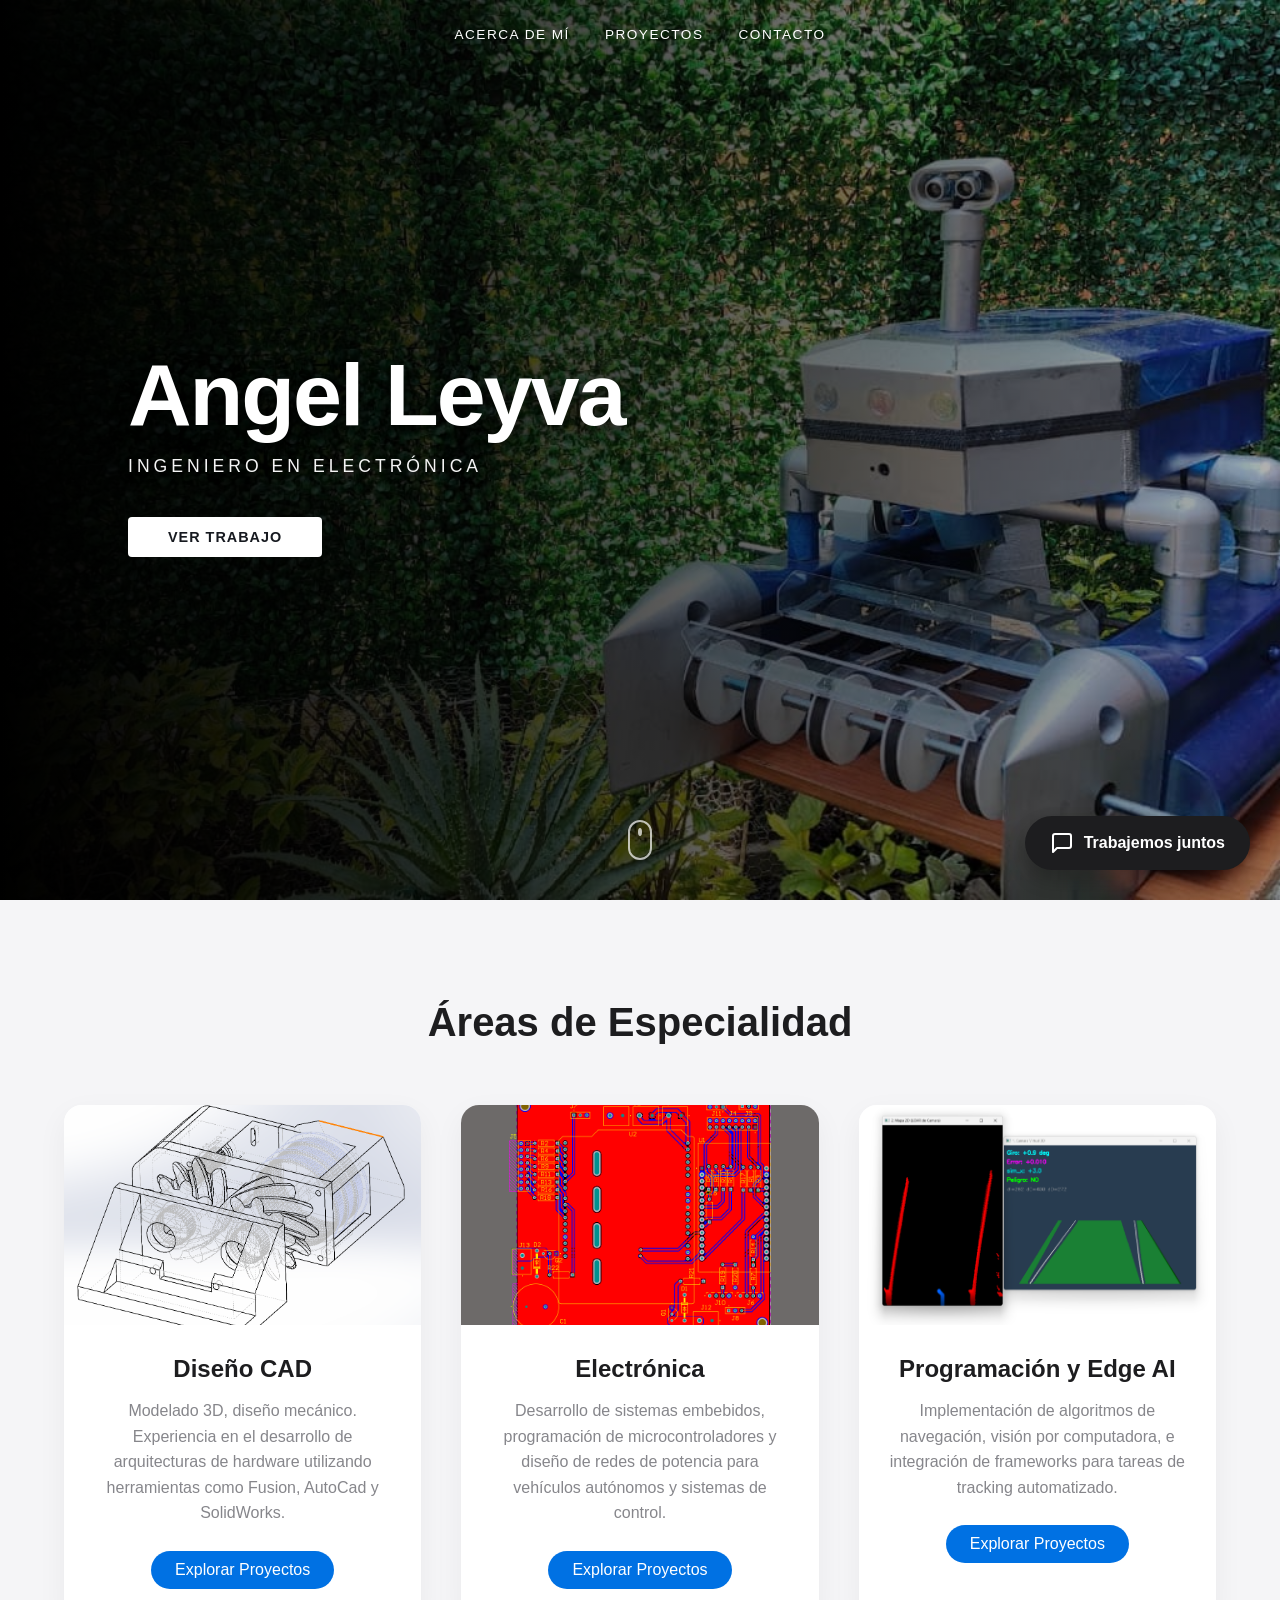
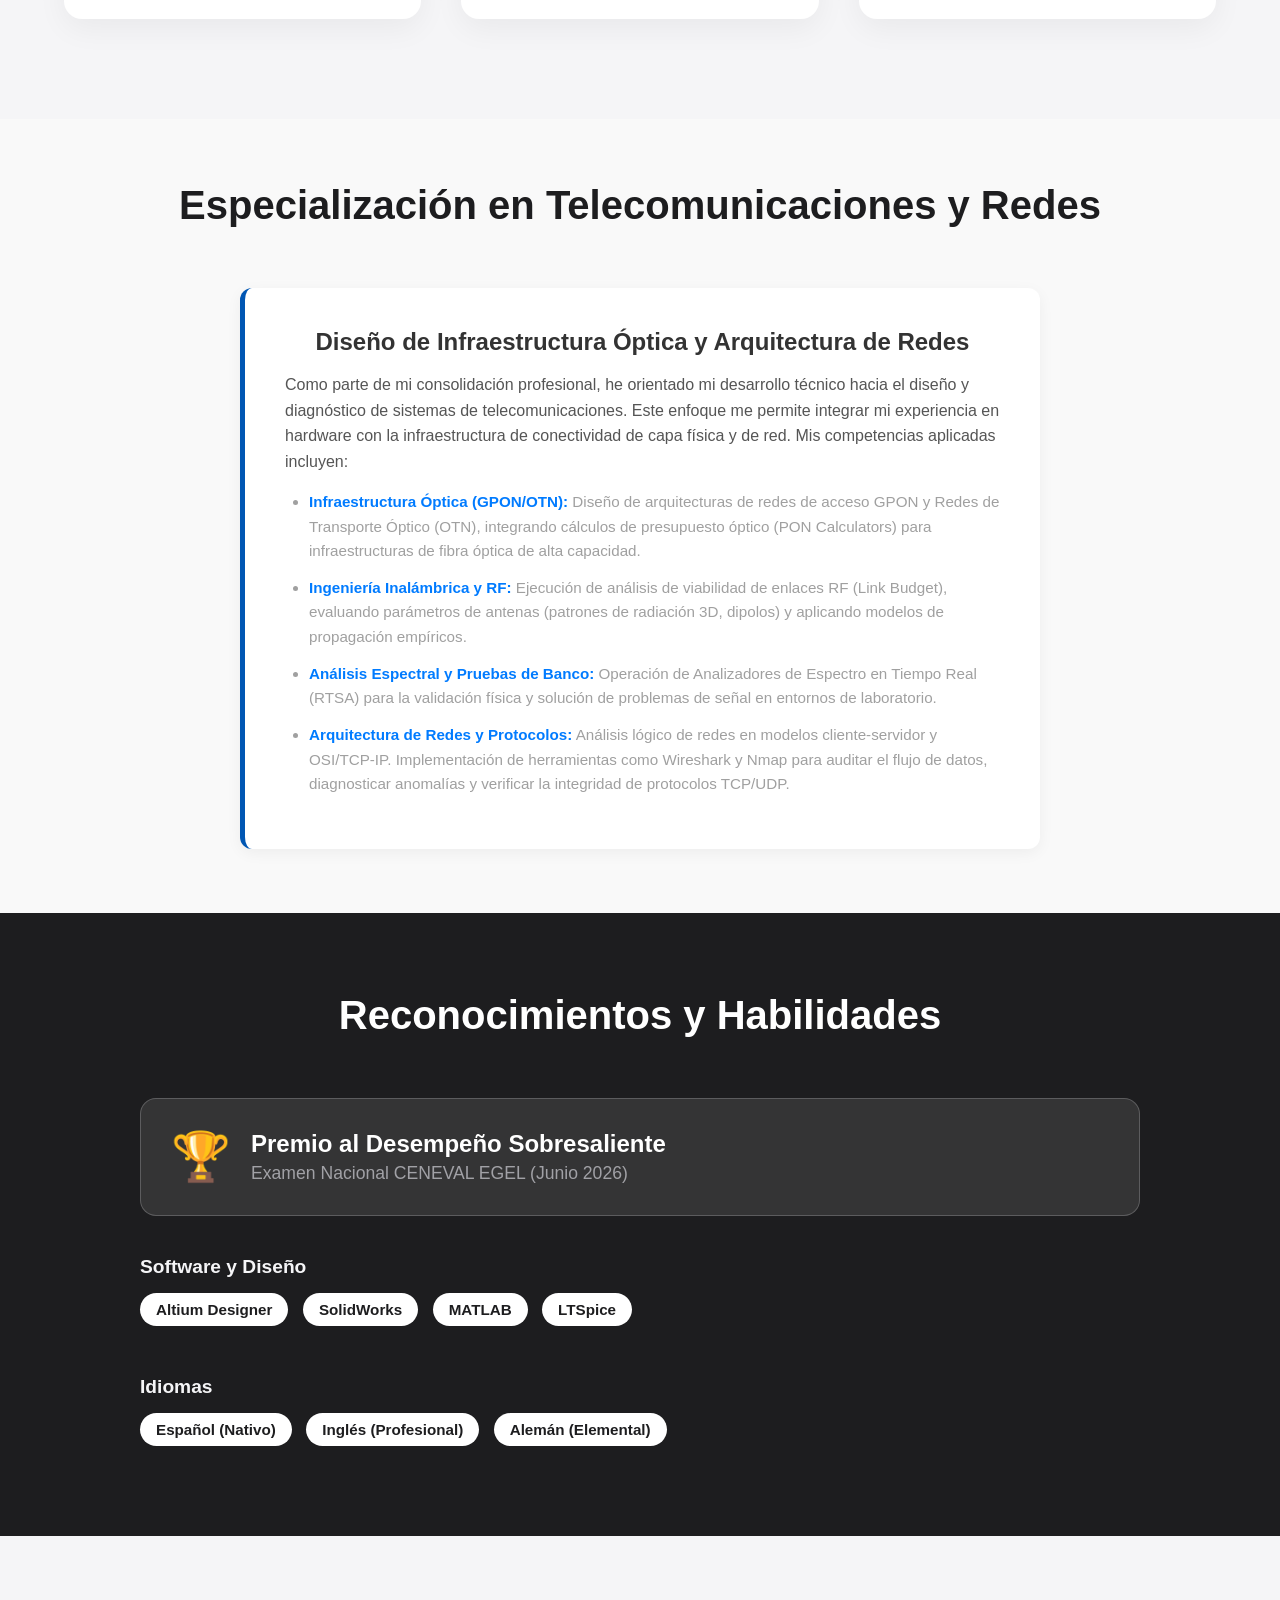
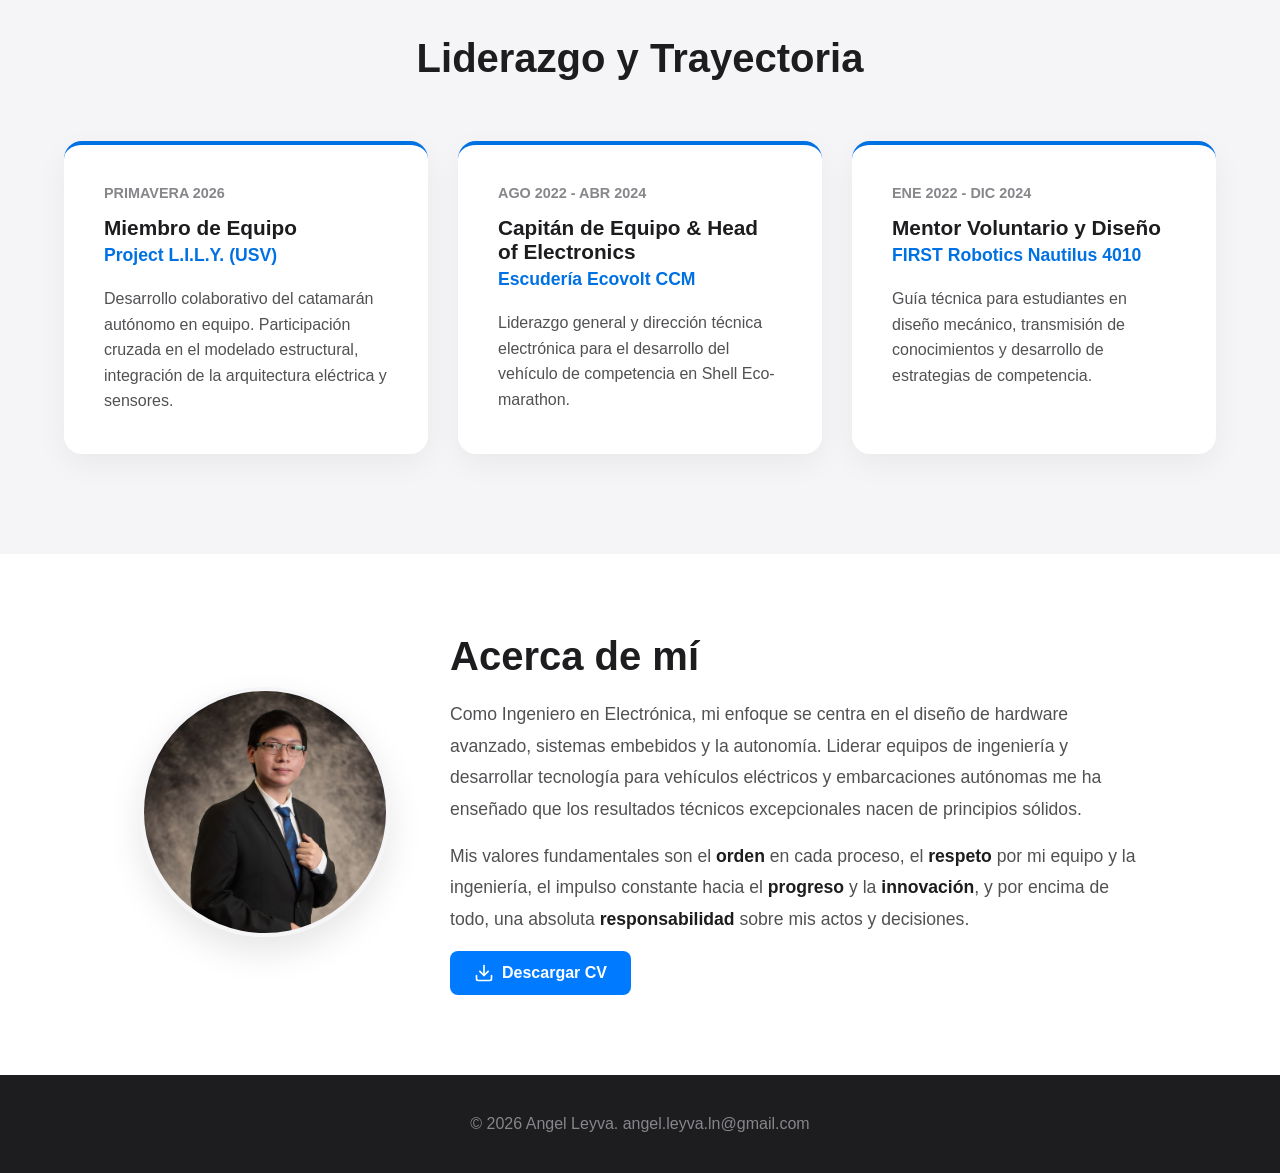
==== index.html @ 9bf038b3 "Update index.html" ====
<!DOCTYPE html>
<html lang="es">
<head>
    <meta charset="UTF-8">
    <meta name="viewport" content="width=device-width, initial-scale=1.0">
    <title>Angel Leyva | Portafolio</title>
    <link rel="stylesheet" href="style.css">
</head>
<body>
    <!-- BARRA DE NAVEGACIÓN -->
    <nav class="navbar">
        <div class="logo"></div>
        <ul class="nav-links">
            <!-- Enlaces corregidos para coincidir con los IDs de tus secciones -->
            <li><a href="#sobre-mi">Acerca de mí</a></li>
            <li><a href="#portafolio">Proyectos</a></li>
            <!-- Como no hay sección de contacto, enlazamos directo a tu correo -->
            <li><a href="mailto:angel.leyva.ln@gmail.com">Contacto</a></li> 
        </ul>
    </nav>

    <!-- SECCIÓN PRINCIPAL (PORTADA ÚNICA) -->
    <header class="hero-section">
        <div class="hero-content">
            <h1>Angel Leyva</h1>
            <p class="subtitle">Ingeniero en Electrónica</p>
            <!-- Enlace corregido para ir al portafolio -->
            <a href="#portafolio" class="btn-solido">Ver Trabajo</a>
        </div>
        
        <!-- INDICADOR DE SCROLL -->
        <div class="scroll-indicator">
            <span></span>
        </div>
    </header>

    <!-- Sección de Portafolio -->
    <section id="portafolio" class="portfolio-section">
        <h2 class="section-title">Áreas de Especialidad</h2>
        
        <div class="grid-container">
            <!-- Tarjeta CAD -->
            <div class="card">
                <div class="card-image" id="img-cad"></div>
                <div class="card-content">
                    <h3>Diseño CAD</h3>
                    <p>Modelado 3D, diseño mecánico. Experiencia en el desarrollo de arquitecturas de hardware utilizando herramientas como Fusion, AutoCad y SolidWorks.</p>
                    <a href="cad.html" class="btn-outline">Explorar Proyectos</a>
                </div>
            </div>

            <!-- Tarjeta Electrónica -->
            <div class="card">
                <div class="card-image" id="img-electronica"></div>
                <div class="card-content">
                    <h3>Electrónica</h3>
                    <p>Desarrollo de sistemas embebidos, programación de microcontroladores y diseño de redes de potencia para vehículos autónomos y sistemas de control.</p>
                    <a href="electronica.html" class="btn-outline">Explorar Proyectos</a>
                </div>
            </div>

            <!-- Tarjeta Programación -->
            <div class="card">
                <div class="card-image" id="img-programacion"></div>
                <div class="card-content">
                    <h3>Programación y Edge AI</h3>
                    <p>Implementación de algoritmos de navegación, visión por computadora, e integración de frameworks para tareas de tracking automatizado.</p>
                    <a href="programacion.html" class="btn-outline">Explorar Proyectos</a>
                </div>
            </div>
        </div>
    </section>
    <!-- Sección Actualmente Aprendiendo -->
    <section class="learning-section">
        <h2 class="section-title">Especialización en Telecomunicaciones y Redes</h2>
        
        <div class="learning-container">
            <div class="learning-content">
                <h3>Diseño de Infraestructura Óptica y Arquitectura de Redes</h3>
                <p>
                    Como parte de mi consolidación profesional, he orientado mi desarrollo técnico hacia el diseño y diagnóstico de sistemas de telecomunicaciones. Este enfoque me permite integrar mi experiencia en hardware con la infraestructura de conectividad de capa física y de red. Mis competencias aplicadas incluyen:
                </p>
                <ul class="telecom-list">
                    <li><strong>Infraestructura Óptica (GPON/OTN):</strong> Diseño de arquitecturas de redes de acceso GPON y Redes de Transporte Óptico (OTN), integrando cálculos de presupuesto óptico (PON Calculators) para infraestructuras de fibra óptica de alta capacidad.</li>
                    <li><strong>Ingeniería Inalámbrica y RF:</strong> Ejecución de análisis de viabilidad de enlaces RF (Link Budget), evaluando parámetros de antenas (patrones de radiación 3D, dipolos) y aplicando modelos de propagación empíricos.</li>
                    <li><strong>Análisis Espectral y Pruebas de Banco:</strong> Operación de Analizadores de Espectro en Tiempo Real (RTSA) para la validación física y solución de problemas de señal en entornos de laboratorio.</li>
                    <li><strong>Arquitectura de Redes y Protocolos:</strong> Análisis lógico de redes en modelos cliente-servidor y OSI/TCP-IP. Implementación de herramientas como Wireshark y Nmap para auditar el flujo de datos, diagnosticar anomalías y verificar la integridad de protocolos TCP/UDP.</li>
                </ul>
            </div>
        </div>
    </section>
    <!-- Sección Reconocimientos y Herramientas -->
    <section class="credentials-section">
        <h2 class="section-title">Reconocimientos y Habilidades</h2>
        
        <div class="credentials-container">
            <!-- Reconocimiento Principal -->
            <div class="award-banner">
                <span class="award-icon">🏆</span>
                <div>
                    <h3>Premio al Desempeño Sobresaliente</h3>
                    <p>Examen Nacional CENEVAL EGEL (Junio 2026)</p>
                </div>
            </div>

            <!-- Etiquetas de Software e Idiomas -->
            <div class="tags-grid">
                <div class="tag-group">
                    <h4>Software y Diseño</h4>
                    <span class="tag">Altium Designer</span>
                    <span class="tag">SolidWorks</span>
                    <span class="tag">MATLAB</span>
                    <span class="tag">LTSpice</span>
                </div>
                
                <div class="tag-group">
                    <h4>Idiomas</h4>
                    <span class="tag">Español (Nativo)</span>
                    <span class="tag">Inglés (Profesional)</span>
                    <span class="tag">Alemán (Elemental)</span>
                </div>
            </div>
        </div>
    </section>

    <!-- Sección de Liderazgo -->
    <section class="leadership-section">
        <h2 class="section-title">Liderazgo y Trayectoria</h2>
        
        <div class="leadership-grid">
           <div class="leadership-card">
                <span class="date">Primavera 2026</span>
                <!-- Un título que refleja tu rol real -->
                <h3>Miembro de Equipo</h3>
                <h4>Project L.I.L.Y. (USV)</h4>
                <!-- Una descripción honesta sobre el trabajo en equipo multidisciplinario -->
                <p>Desarrollo colaborativo del catamarán autónomo en equipo. Participación cruzada en el modelado estructural, integración de la arquitectura eléctrica y sensores.</p>
            </div>

            <div class="leadership-card">
                <span class="date">Ago 2022 - Abr 2024</span>
                <h3>Capitán de Equipo & Head of Electronics</h3>
                <h4>Escudería Ecovolt CCM</h4>
                <p>Liderazgo general y dirección técnica electrónica para el desarrollo del vehículo de competencia en Shell Eco-marathon.</p>
            </div>

            <div class="leadership-card">
                <span class="date">Ene 2022 - Dic 2024</span>
                <h3>Mentor Voluntario y Diseño</h3>
                <h4>FIRST Robotics Nautilus 4010</h4>
                <p>Guía técnica para estudiantes en diseño mecánico, transmisión de conocimientos y desarrollo de estrategias de competencia.</p>
            </div>
        </div>
    </section>
    
    <!-- Sección Sobre Mí -->
    <section id="sobre-mi" class="about-section">
        <div class="about-container">
            <div class="about-image-container">
                <!-- Nombra tu foto de perfil como perfil.jpg y ponla en la carpeta -->
                <img src="perfil.jpeg" alt="Angel Leyva" class="profile-pic">
            </div>
            <div class="about-text">
                <h2>Acerca de mí</h2>
                <p>
                    Como Ingeniero en Electrónica, mi enfoque se centra en el diseño de hardware avanzado, sistemas embebidos y la autonomía. Liderar equipos de ingeniería y desarrollar tecnología para vehículos eléctricos y embarcaciones autónomas me ha enseñado que los resultados técnicos excepcionales nacen de principios sólidos. 
                </p>
                <p>
                    Mis valores fundamentales son el <strong>orden</strong> en cada proceso, el <strong>respeto</strong> por mi equipo y la ingeniería, el impulso constante hacia el <strong>progreso</strong> y la <strong>innovación</strong>, y por encima de todo, una absoluta <strong>responsabilidad</strong> sobre mis actos y decisiones.
                </p>
                <!-- Botón de Descarga de CV -->
                <a href="Angel_Leyva_Electrical_Engineer.pdf" download="Angel_Leyva_CV.pdf" class="btn-cv">
                    <svg xmlns="http://www.w3.org/2000/svg" width="20" height="20" viewBox="0 0 24 24" fill="none" stroke="currentColor" stroke-width="2" stroke-linecap="round" stroke-linejoin="round">
                        <path d="M21 15v4a2 2 0 0 1-2 2H5a2 2 0 0 1-2-2v-4"></path>
                        <polyline points="7 10 12 15 17 10"></polyline>
                        <line x1="12" y1="15" x2="12" y2="3"></line>
                    </svg>
                    Descargar CV
                </a>
            </div>
        </div>
    </section>

    <!-- Botón Flotante de Contacto -->
    <a href="mailto:angel.leyva.ln@gmail.com" class="floating-btn">
        <svg xmlns="http://www.w3.org/2000/svg" width="24" height="24" viewBox="0 0 24 24" fill="none" stroke="currentColor" stroke-width="2" stroke-linecap="round" stroke-linejoin="round"><path d="M21 15a2 2 0 0 1-2 2H7l-4 4V5a2 2 0 0 1 2-2h14a2 2 0 0 1 2 2z"></path></svg>
        Trabajemos juntos
    </a>
    <footer>
        <p>© 2026 Angel Leyva. angel.leyva.ln@gmail.com </p>
    </footer>

    <script src="script.js"></script>
</body>
</html>
---- style.css ----
/* Reseteo básico y tipografía limpia */
* {
    margin: 0;
    padding: 0;
    box-sizing: border-box;
    font-family: -apple-system, BlinkMacSystemFont, "Segoe UI", Roboto, Helvetica, Arial, sans-serif;
}

html {
    scroll-behavior: smooth;
    background-color: #f5f5f7;
}

/* --- SECCIÓN HERO  --- */

.hero-section {
    position: relative; 
    height: 100vh;
    display: flex;
    justify-content: flex-start;
    align-items: center;
    text-align: left;
    padding-left: 10%;
    padding-right: 0;
    overflow: hidden;
    
    background-image: url('fondo-competencia.jpg'); 
    background-size: cover;
    background-position: center;
    z-index: 1; 
}

/* --- CAPA 1.5: Imagen Secundaria (Foto 2) con Animación --- */
.hero-section::before {
    content: "";
    position: absolute;
    top: 0; 
    left: 0; 
    width: 100%; 
    height: 100%;
    
    background-image: url('fondo2.jpeg'); 
    background-size: cover;
    background-position: center;
    
    z-index: -2; 
    
    animation: crossfade 10s ease-in-out infinite;
}

/* --- CAPA 2: Degradado Oscuro (Mantiene el texto legible) --- */
.hero-section::after {
    content: "";
    position: absolute;
    top: 0; 
    left: 0; 
    width: 100%; 
    height: 100%;
    /* Degradado de izquierda a derecha */
    background: linear-gradient(to right, rgba(0, 0, 0, 1) 0%, rgba(0, 0, 0, 0.7) 45%, rgba(0, 0, 0, 0.3) 100%);
    z-index: -1; 
}

/* --- INSTRUCCIONES DE LA ANIMACIÓN --- */
@keyframes crossfade {
    0%   { opacity: 0; }  /* Inicia mostrando solo la Foto 1 */
    40%  { opacity: 0; }  /* Se mantiene la Foto 1 durante 4 segundos */
    50%  { opacity: 1; }  /* Transición suave: Aparece la Foto 2 */
    90%  { opacity: 1; }  /* Se mantiene la Foto 2 durante 4 segundos */
    100% { opacity: 0; }  /* Transición suave: Regresa a la Foto 1 */
}
/* --- CAPA 3- */
.hero-content {
    position: relative;
    z-index: 1; 
    max-width: 650px; 
}

.hero-content h1 {
    font-size: 5.5rem; 
    font-weight: 800;
    letter-spacing: -2px;
    color: white;
    margin-bottom: 5px;
    text-shadow: 0px 4px 20px rgba(0, 0, 0, 0.9); 
}

.hero-content .subtitle {
    display: block; /* Asegura que tome su propia línea */
    text-transform: uppercase;
    letter-spacing: 4px;
    font-size: 1.1rem;
    color: #f4f4f4;
    font-weight: 500;
    text-shadow: 0px 2px 10px rgba(0, 0, 0, 0.9);
    margin-bottom: 40px;
}

/* El botón se mantendrá blanco sólido, alineado a la izquierda bajo el texto */

.hero-content p {
    font-size: 1.5rem;
    color: #e0e0e0;
    font-weight: 300;
    letter-spacing: 2px;
    margin-bottom: 40px;
}

.btn-scroll {
    display: inline-block;
    padding: 12px 30px;
    border: 2px solid white;
    color: white;
    text-decoration: none;
    font-size: 1rem;
    border-radius: 30px;
    transition: all 0.3s ease;
    text-transform: uppercase;
    letter-spacing: 1px;
}

.btn-scroll:hover {
    background-color: white;
    color: black;
}

/* --- SECCIÓN DE PORTAFOLIO --- */
.portfolio-section {
    padding: 100px 5%;
    max-width: 1400px;
    margin: 0 auto;
}

.section-title {
    text-align: center;
    font-size: 2.5rem;
    margin-bottom: 60px;
    color: #1d1d1f;
}

/* Cuadrícula de las 3 áreas */
.grid-container {
    display: grid;
    grid-template-columns: repeat(auto-fit, minmax(320px, 1fr));
    gap: 40px;
}

.card {
    background: white;
    border-radius: 18px;
    overflow: hidden;
    box-shadow: 0 10px 30px rgba(0,0,0,0.05);
    transition: transform 0.4s ease, box-shadow 0.4s ease;
}

.card:hover {
    transform: translateY(-10px);
    box-shadow: 0 20px 40px rgba(0,0,0,0.1);
}

.card-image {
    height: 220px;
    background-color: #e5e5ea;
    background-size: cover;
    background-position: center;
}


#img-cad { background-image: url('foto-cad.png'); }
#img-electronica { background-image: url('foto-electronica.png'); }
#img-programacion { background-image: url('foto-codigo.png'); }

.card-content {
    padding: 30px;
    text-align: center;
}

.card-content h3 {
    font-size: 1.5rem;
    margin-bottom: 15px;
    color: #1d1d1f;
}

.card-content p {
    font-size: 1rem;
    color: #86868b;
    line-height: 1.6;
    margin-bottom: 25px;
}

.btn-outline {
    display: inline-block;
    padding: 10px 24px;
    background-color: #0071e3; 
    color: white;
    text-decoration: none;
    border-radius: 20px;
    font-weight: 500;
    transition: background-color 0.3s;
}

.btn-outline:hover {
    background-color: #0077ed;
}

footer {
    text-align: center;
    padding: 40px;
    background-color: #1d1d1f;
    color: #86868b;
}

/* Animaciones de entrada */
.fade-in-text {
    opacity: 0;
    transform: translateY(30px);
    transition: opacity 1s ease, transform 1s ease;
}

.fade-in-text.visible {
    opacity: 1;
    transform: translateY(0);
}

/* --- SECCIÓN SOBRE MÍ --- */
.about-section {
    padding: 80px 5%;
    background-color: white; /* Contraste limpio con el fondo gris de la sección anterior */
}

.about-container {
    max-width: 1000px;
    margin: 0 auto;
    display: flex;
    align-items: center;
    gap: 60px;
}

.about-image-container {
    flex: 0 0 250px; /* Mantiene el tamaño del contenedor fijo */
}

.profile-pic {
    width: 250px;
    height: 250px;
    border-radius: 50%; /* Esto hace la foto perfectamente circular */
    object-fit: cover; /* Asegura que la foto no se deforme */
    box-shadow: 0 15px 35px rgba(0,0,0,0.1);
    border: 4px solid #f5f5f7;
}

.about-text {
    flex: 1;
}

.about-text h2 {
    font-size: 2.5rem;
    color: #1d1d1f;
    margin-bottom: 20px;
}

.about-text p {
    font-size: 1.1rem;
    color: #515154;
    line-height: 1.8;
    margin-bottom: 15px;
}

.about-text strong {
    color: #1d1d1f;
    font-weight: 600;
}

/* Responsividad para móviles: apila la foto y el texto si la pantalla es pequeña */
@media (max-width: 768px) {
    .about-container {
        flex-direction: column;
        text-align: center;
        gap: 30px;
    }
}

/* --- BOTÓN FLOTANTE (Call to Action constante) --- */
.floating-btn {
    position: fixed;
    bottom: 30px;
    right: 30px;
    background-color: #1d1d1f; /* Color oscuro estilo Apple */
    color: white;
    padding: 15px 25px;
    border-radius: 50px;
    text-decoration: none;
    font-weight: 600;
    font-size: 1rem;
    display: flex;
    align-items: center;
    gap: 10px;
    box-shadow: 0 10px 20px rgba(0,0,0,0.2);
    transition: transform 0.3s ease, background-color 0.3s ease;
    z-index: 1000; /* Asegura que siempre esté por encima de todo */
}

.floating-btn:hover {
    background-color: #0071e3; /* Cambia al azul característico al pasar el mouse */
    transform: translateY(-5px);
}
/* --- ESTILOS PARA LAS PÁGINAS DE PROYECTOS (CAD, Electrónica, etc.) --- */

.page-header {
    background-color: #1d1d1f;
    color: white;
    padding: 80px 5% 60px;
    text-align: center;
}

.page-header h1 {
    font-size: 3.5rem;
    margin-bottom: 10px;
    letter-spacing: -1px;
}

.page-header p {
    font-size: 1.2rem;
    color: #86868b;
    margin-bottom: 30px;
}

.btn-back {
    color: #0071e3;
    text-decoration: none;
    font-weight: 500;
    transition: color 0.3s;
}

.btn-back:hover {
    color: #5bc0de;
}

.projects-gallery {
    padding: 80px 5%;
    max-width: 1200px;
    margin: 0 auto;
}

.project-grid {
    display: flex;
    flex-direction: column;
    gap: 60px; /* Separación grande entre proyectos para que respiren */
}

.project-card {
    display: flex;
    background: white;
    border-radius: 20px;
    overflow: hidden;
    box-shadow: 0 15px 35px rgba(0,0,0,0.05);
    border: 1px solid #e5e5ea;
}

/* Intercalar la imagen izquierda/derecha para que no sea monótono */
.project-card:nth-child(even) {
    flex-direction: row-reverse;
}

.project-image {
    flex: 1;
    min-height: 350px;
    background-size: cover;
    background-position: center;
    background-color: #f5f5f7; /* Color de fondo por si no hay imagen */
}

.project-info {
    flex: 1;
    padding: 50px;
    display: flex;
    flex-direction: column;
    justify-content: center;
}

.project-info h2 {
    font-size: 2rem;
    color: #1d1d1f;
    margin-bottom: 5px;
}

.project-tag {
    display: inline-block;
    font-size: 0.9rem;
    color: #0071e3;
    font-weight: 600;
    text-transform: uppercase;
    letter-spacing: 1px;
    margin-bottom: 20px;
}

.project-info p {
    font-size: 1.1rem;
    color: #515154;
    line-height: 1.7;
}

/* Responsividad: En celulares, apilar imagen arriba y texto abajo */
@media (max-width: 900px) {
    .project-card, .project-card:nth-child(even) {
        flex-direction: column;
    }
    .project-image {
        min-height: 250px;
    }
    .project-info {
        padding: 30px;
    }
}

/* --- CREDENCIALES Y RECONOCIMIENTOS --- */
.credentials-section {
    padding: 80px 5%;
    background-color: #1d1d1f; /* Fondo oscuro para contrastar */
    color: white;
}

.credentials-section .section-title {
    color: white;
}

.credentials-container {
    max-width: 1000px;
    margin: 0 auto;
    display: flex;
    flex-direction: column;
    gap: 40px;
}

.award-banner {
    display: flex;
    align-items: center;
    gap: 20px;
    background: rgba(255, 255, 255, 0.1);
    padding: 30px;
    border-radius: 16px;
    border: 1px solid rgba(255, 255, 255, 0.2);
}

.award-icon {
    font-size: 3rem;
}

.award-banner h3 {
    font-size: 1.5rem;
    margin-bottom: 5px;
}

.award-banner p {
    color: #a1a1a6;
    font-size: 1.1rem;
}

.tags-grid {
    display: flex;
    justify-content: space-between;
    gap: 40px;
    flex-wrap: wrap;
}

.tag-group h4 {
    font-size: 1.2rem;
    margin-bottom: 15px;
    color: #f5f5f7;
}

.tag {
    display: inline-block;
    background: white;
    color: #1d1d1f;
    padding: 8px 16px;
    border-radius: 20px;
    font-size: 0.95rem;
    font-weight: 600;
    margin-right: 10px;
    margin-bottom: 10px;
}

/* --- LIDERAZGO Y TRAYECTORIA --- */
.leadership-section {
    padding: 100px 5%;
    background-color: #f5f5f7;
}

.leadership-grid {
    max-width: 1200px;
    margin: 0 auto;
    display: grid;
    grid-template-columns: repeat(auto-fit, minmax(300px, 1fr));
    gap: 30px;
}

.leadership-card {
    background: white;
    padding: 40px;
    border-radius: 18px;
    box-shadow: 0 10px 30px rgba(0,0,0,0.05);
    border-top: 4px solid #0071e3;
}

.leadership-card .date {
    display: block;
    color: #86868b;
    font-size: 0.9rem;
    font-weight: 600;
    text-transform: uppercase;
    margin-bottom: 15px;
}

.leadership-card h3 {
    font-size: 1.3rem;
    color: #1d1d1f;
    margin-bottom: 5px;
}

.leadership-card h4 {
    font-size: 1.1rem;
    color: #0071e3;
    margin-bottom: 20px;
}

.leadership-card p {
    color: #515154;
    line-height: 1.6;
}

/* --- BOTÓN CV --- */
/* Estilo para el botón de Descargar CV con enlace <a> */
.btn-cv {
    display: inline-flex;
    align-items: center;
    justify-content: center;
    gap: 8px; /* Espacio exacto entre el ícono SVG y el texto */
    background-color: #007BFF; 
    color: #ffffff;
    padding: 12px 24px;
    border-radius: 8px;
    font-weight: bold;
    font-size: 1rem;
    text-decoration: none; /* Magia: quita el subrayado por defecto de los enlaces */
    cursor: pointer;
    transition: all 0.3s ease;
    width: fit-content;
}

.btn-cv:hover {
    background-color: #0056b3; /* Un azul ligeramente más oscuro */
    color: #ffffff;
    transform: translateY(-2px); /* Se eleva un poquito al pasar el mouse */
    box-shadow: 0 4px 8px rgba(0, 123, 255, 0.3); /* Sombra suave */
}

/* Asegurar que el SVG mantenga sus proporciones y color */
.btn-cv svg {
    width: 20px;
    height: 20px;
    stroke: currentColor; /* Adquiere el color blanco del texto automáticamente */
}
/* --- BARRA DE NAVEGACIÓN CENTRADA (Estilo Tesla) --- */
.navbar {
    position: absolute;
    top: 0;
    width: 100%;
    display: grid;
    grid-template-columns: 1fr auto 1fr; /* Centra los links perfectamente */
    align-items: center;
    padding: 25px 50px;
    box-sizing: border-box;
    z-index: 10;
}

.navbar .logo {
    color: #ffffff;
    font-size: 1.2rem;
    font-weight: bold;
    letter-spacing: 2px;
    justify-self: start;
}

.nav-links {
    list-style: none;
    display: flex;
    gap: 35px;
    margin: 0;
    padding: 0;
    justify-self: center;
}

.navbar::after {
    content: '';
    justify-self: end; /* Mantiene la simetría visual */
}

.nav-links a {
    color: #ffffff;
    text-decoration: none;
    font-size: 0.85rem;
    text-transform: uppercase;
    letter-spacing: 1.5px;
    transition: opacity 0.3s ease;
}

.nav-links a:hover {
    opacity: 0.6;
}

/* --- TEXTOS DE LA PORTADA --- */
.hero-content h1 {
    font-size: 5.5rem; /* Más grande y pesado para contrastar con el motor */
    font-weight: 800;
    letter-spacing: -2px;
    color: white;
    margin-bottom: 10px;
    text-shadow: 0px 4px 20px rgba(0, 0, 0, 0.9); 
}

.hero-content .subtitle {
    text-transform: uppercase;
    letter-spacing: 4px;
    font-size: 1.1rem;
    color: #f4f4f4;
    font-weight: 500;
    text-shadow: 0px 2px 10px rgba(0, 0, 0, 0.9);
    margin-bottom: 40px;
}

/* --- BOTÓN PRINCIPAL SÓLIDO --- */
.btn-ghost {
    display: inline-block;
    padding: 12px 40px;
    background-color: rgba(255, 255, 255, 0.95); /* Blanco sólido */
    color: #171a20; /* Texto oscuro */
    text-decoration: none;
    border-radius: 4px;
    font-size: 0.9rem;
    font-weight: bold;
    text-transform: uppercase;
    letter-spacing: 1px;
    transition: all 0.3s ease;
    border: none;
}

.btn-ghost:hover {
    background-color: #ffffff;
    transform: scale(1.02);
}
.scroll-indicator {
    position: absolute;
    bottom: 40px;
    left: 50%;
    transform: translateX(-50%);
    display: flex;
    justify-content: center;
}

.scroll-indicator span {
    display: block;
    width: 24px;
    height: 40px;
    border: 2px solid #ffffff;
    border-radius: 50px;
    position: relative;
    opacity: 0.7;
}

.scroll-indicator span::before {
    content: '';
    position: absolute;
    top: 6px;
    left: 50%;
    transform: translateX(-50%);
    width: 4px;
    height: 8px;
    background-color: #ffffff;
    border-radius: 50%;
    animation: scroll-bounce 1.5s infinite;
}

/* La magia del movimiento */
@keyframes scroll-bounce {
    0% { top: 6px; opacity: 1; }
    100% { top: 20px; opacity: 0; }
}
/* --- NUEVO BOTÓN SÓLIDO --- */
.btn-solido {
    display: inline-block;
    padding: 12px 40px;
    background-color: #ffffff; /* Blanco completamente sólido */
    color: #171a20; /* Letra oscura para que resalte */
    text-decoration: none;
    border-radius: 4px; /* Bordes rectos estilo Tesla */
    font-size: 0.9rem;
    font-weight: bold;
    text-transform: uppercase;
    letter-spacing: 1px;
    transition: all 0.3s ease;
    border: none;
}

.btn-solido:hover {
    background-color: #e0e0e0;
    transform: scale(1.02);
}

/* =======================================================
   ESTILOS ESPECÍFICOS PARA TARJETAS */
.project-card.expandable {
    flex-direction: column; /* Apila el resumen arriba y los detalles abajo */
}

/* El contenedor del resumen hereda el diseño de lado a lado original */
.project-card.expandable .project-summary {
    display: flex;
    flex-direction: row;
    width: 100%;
}

/* Intercalar imagen izquierda/derecha como en el diseño original */
.project-card.expandable:nth-child(even) .project-summary {
    flex-direction: row-reverse;
}

/* --- EL BOTÓN EXPANDIR --- */
/* Estilo "Soft Button" ajustado al contenido */
.btn-expand {
    display: inline-flex;
    align-items: center;
    justify-content: center;
    background-color: #f0f7ff; /* Un fondo azul muy tenue y elegante */
    color: #007BFF; /* El texto en tu azul principal */
    border: none; 
    padding: 10px 24px;
    border-radius: 8px; /* Bordes un poco más suaves */
    font-weight: bold;
    font-size: 0.85rem;
    text-transform: uppercase;
    letter-spacing: 0.5px;
    cursor: pointer;
    margin-top: 15px;
    
    width: fit-content; 
    
    transition: all 0.3s ease;
}

/* Efecto Hover: Se vuelve completamente azul sólido al pasar el mouse */
.btn-expand:hover {
    background-color: #007BFF;
    color: #ffffff;
}

/* Animación de la flechita */
.btn-expand .arrow {
    margin-left: 8px;
    font-size: 0.8rem;
    transition: transform 0.3s ease;
}

.btn-expand:hover .arrow {
    transform: translateY(3px); 
}

/* --- EL ACORDEÓN OCULTO --- */
.project-details {
    max-height: 0; 
    overflow: hidden;
    transition: max-height 0.6s ease-out, opacity 0.4s ease;
    background-color: #fcfcfc;
    opacity: 0;
}

.project-card.expandable.active .project-details {
    max-height: 2000px; 
    border-top: 1px solid #e5e5ea;
    opacity: 1;
}

.details-content {
    padding: 40px 50px;
    display: flex;
    flex-direction: column;
    gap: 30px;
}

/* Estilos de los Bullet Points Técnicos */
.tech-specs h3 { font-size: 1.5rem; margin-bottom: 20px; color: #1d1d1f; }
.tech-specs ul { list-style-type: none; padding: 0; }
.tech-specs li { margin-bottom: 12px; font-size: 1.05rem; color: #515154; line-height: 1.6; }
.tech-specs li strong { color: #1d1d1f; }

/* Galería interna */
.mini-gallery {
    display: grid;
    grid-template-columns: repeat(auto-fit, minmax(200px, 1fr));
    gap: 20px;
    margin-top: 10px;
}

/* Responsividad para móviles del acordeón */
@media (max-width: 900px) {
    .project-card.expandable .project-summary, 
    .project-card.expandable:nth-child(even) .project-summary {
        flex-direction: column;
    }
    .details-content { padding: 30px 20px; }
}

/* Estilos para la sección Actualmente Aprendiendo */
.learning-section {
    padding: 4rem 10%;
    background-color: #f9f9f9; /* Un color de fondo sutil para separarlo del resto */
    text-align: center;
}

.learning-container {
    max-width: 800px;
    margin: 0 auto;
    background: #ffffff;
    padding: 2.5rem;
    border-radius: 12px;
    box-shadow: 0 4px 15px rgba(0, 0, 0, 0.05);
    border-left: 5px solid #0056b3; /* Un acento de color institucional */
}

.learning-content h3 {
    margin-bottom: 1rem;
    color: #333;
    font-size: 1.5rem;
}

.learning-content p {
    color: #555;
    line-height: 1.6;
    margin-bottom: 1rem;
    text-align: left; /* Alineado a la izquierda para mejor lectura */
}

.learning-content p:last-child {
    margin-bottom: 0;
}

/* Estilos para la lista de Telecomunicaciones */
.telecom-list {
    text-align: left;
    margin-top: 1rem;
    padding-left: 1.5rem;
    color: #a0a0a0; 
    line-height: 1.6;
}

.telecom-list li {
    margin-bottom: 0.8rem;
    font-size: 0.95rem; 
}

.telecom-list li strong {
    color: #007BFF; 
}
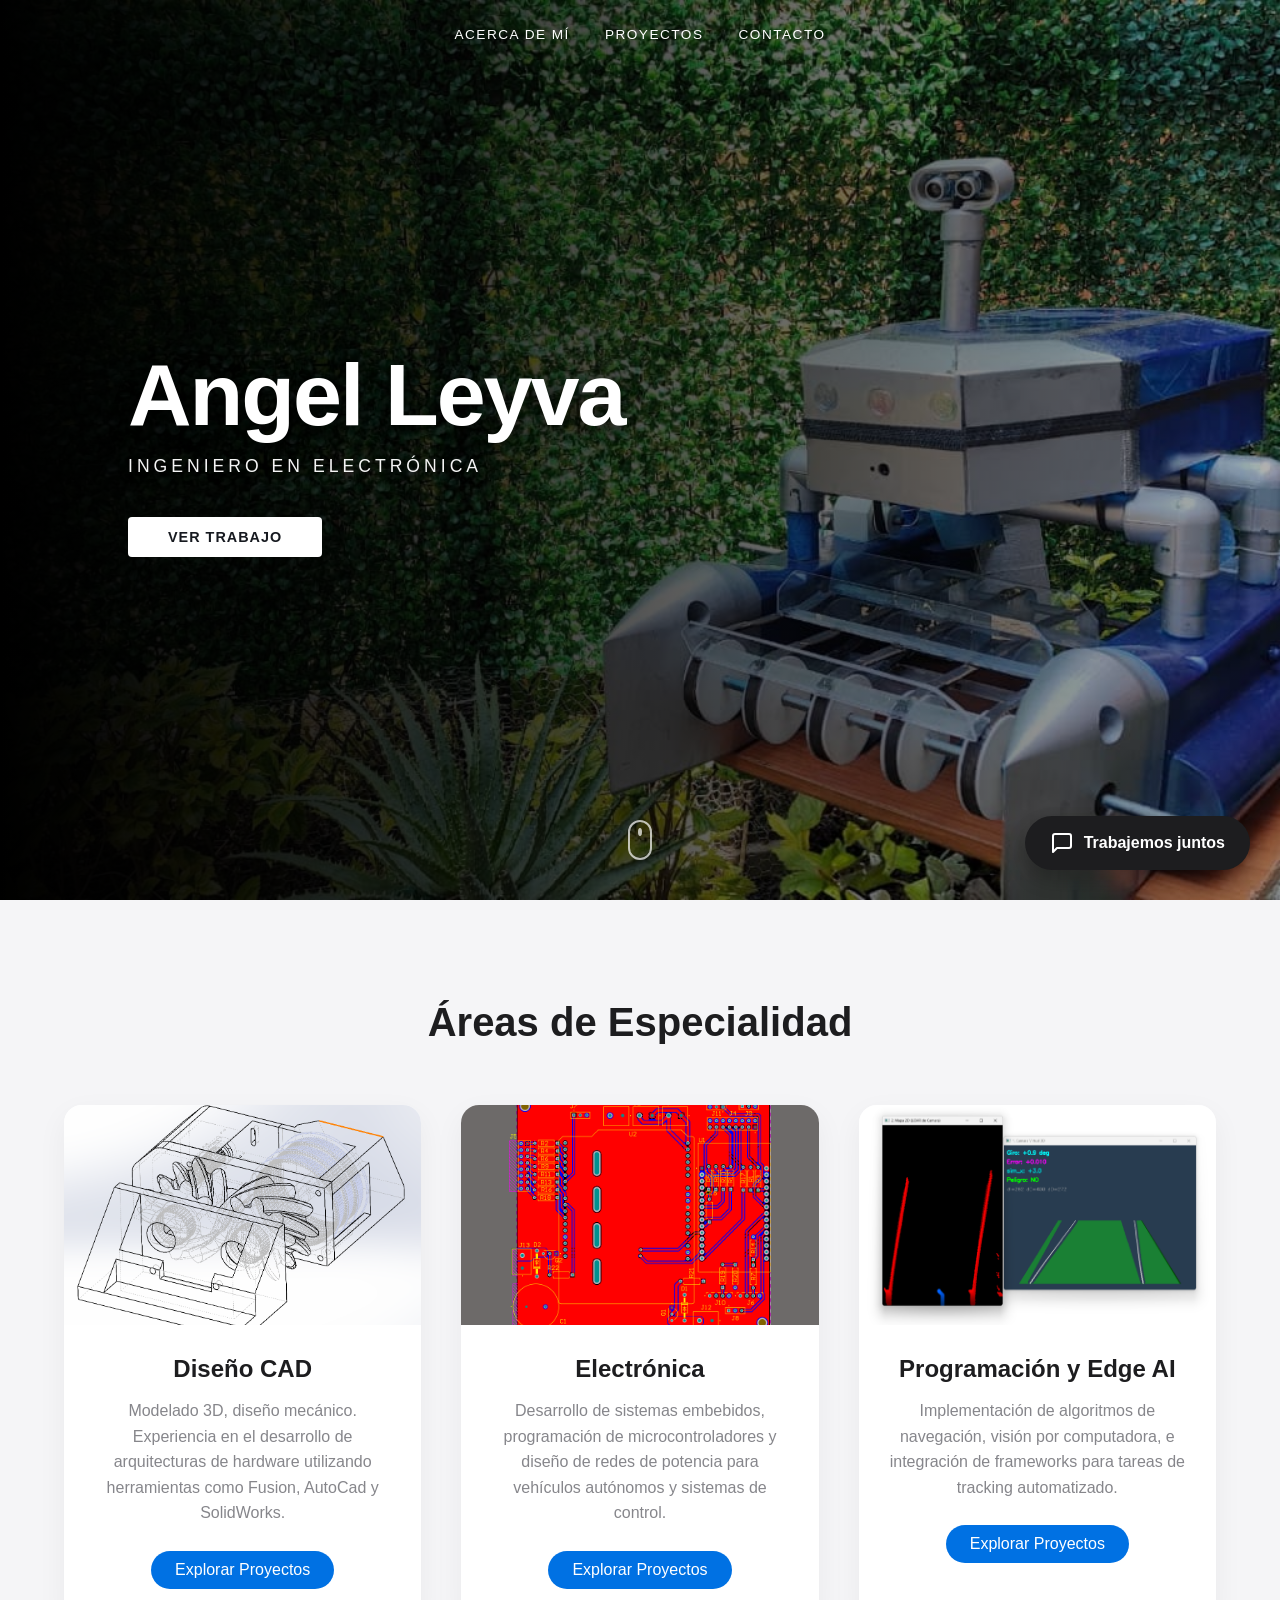
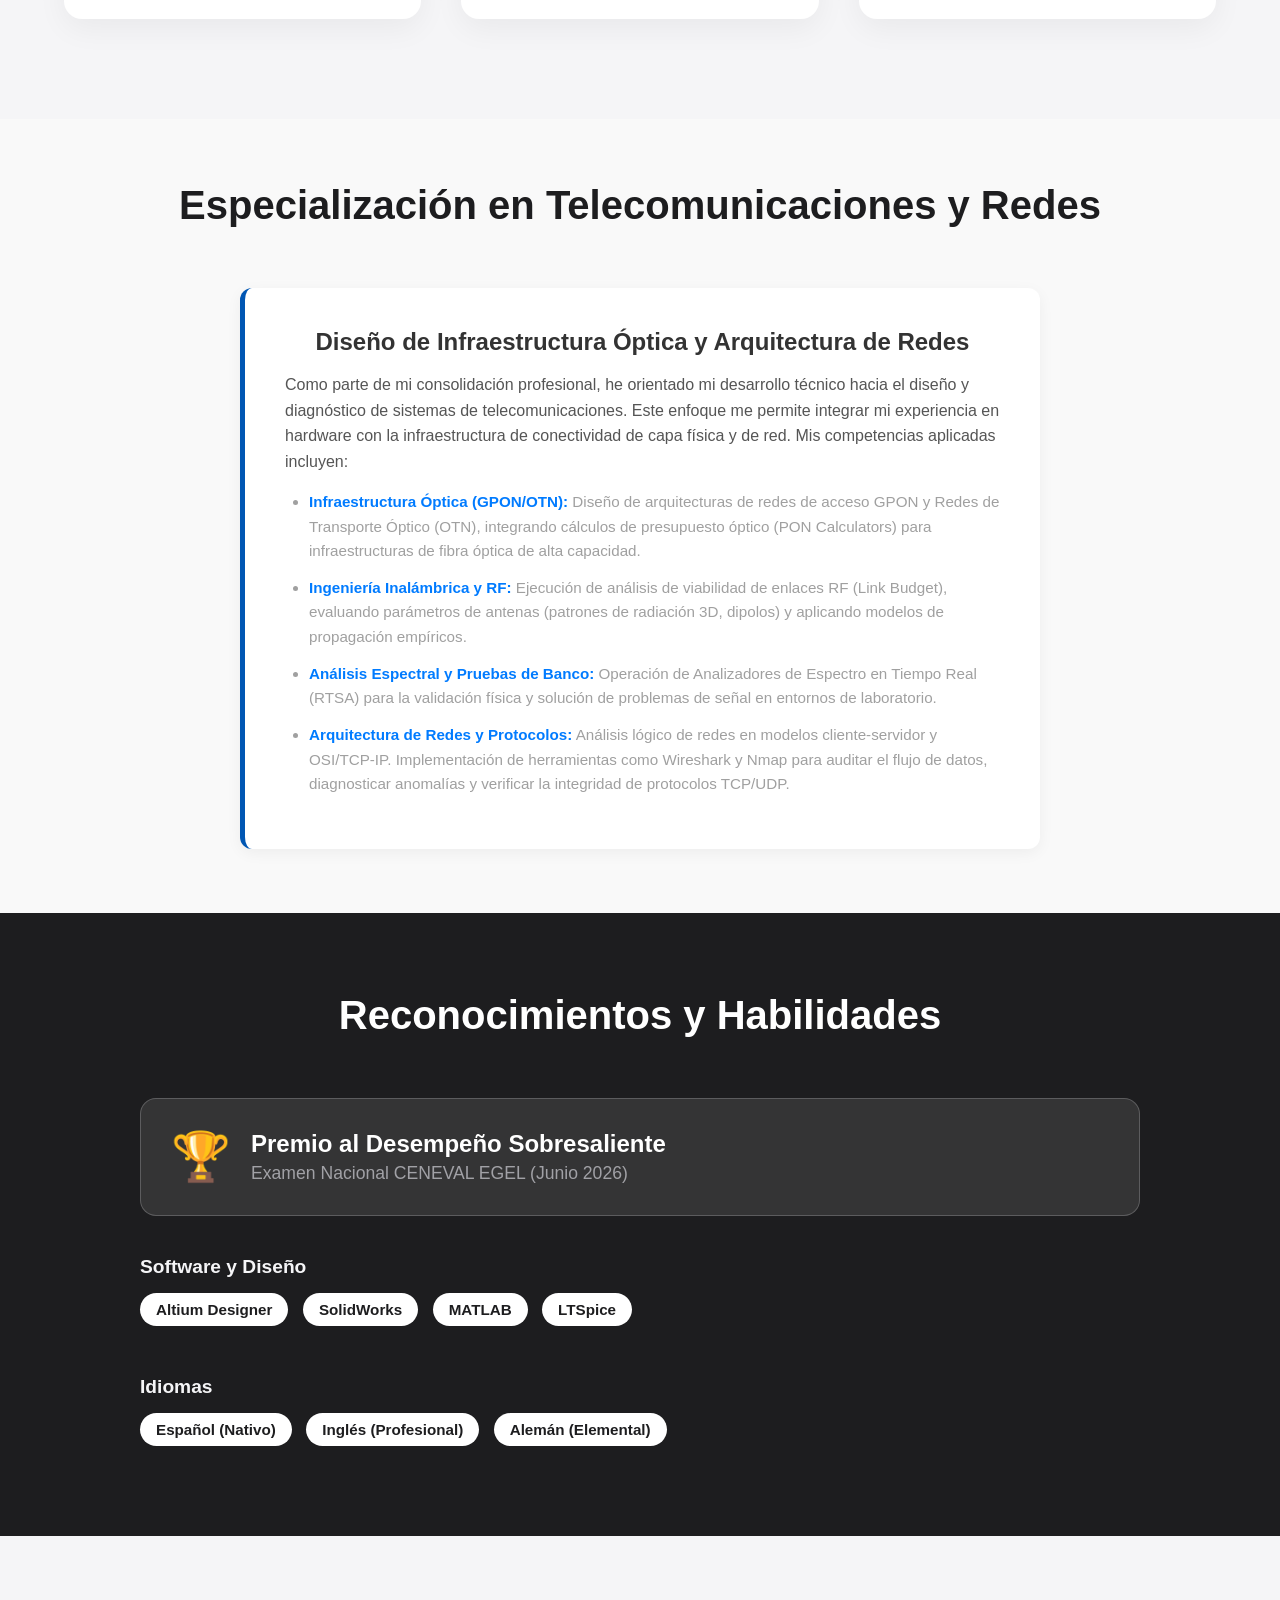
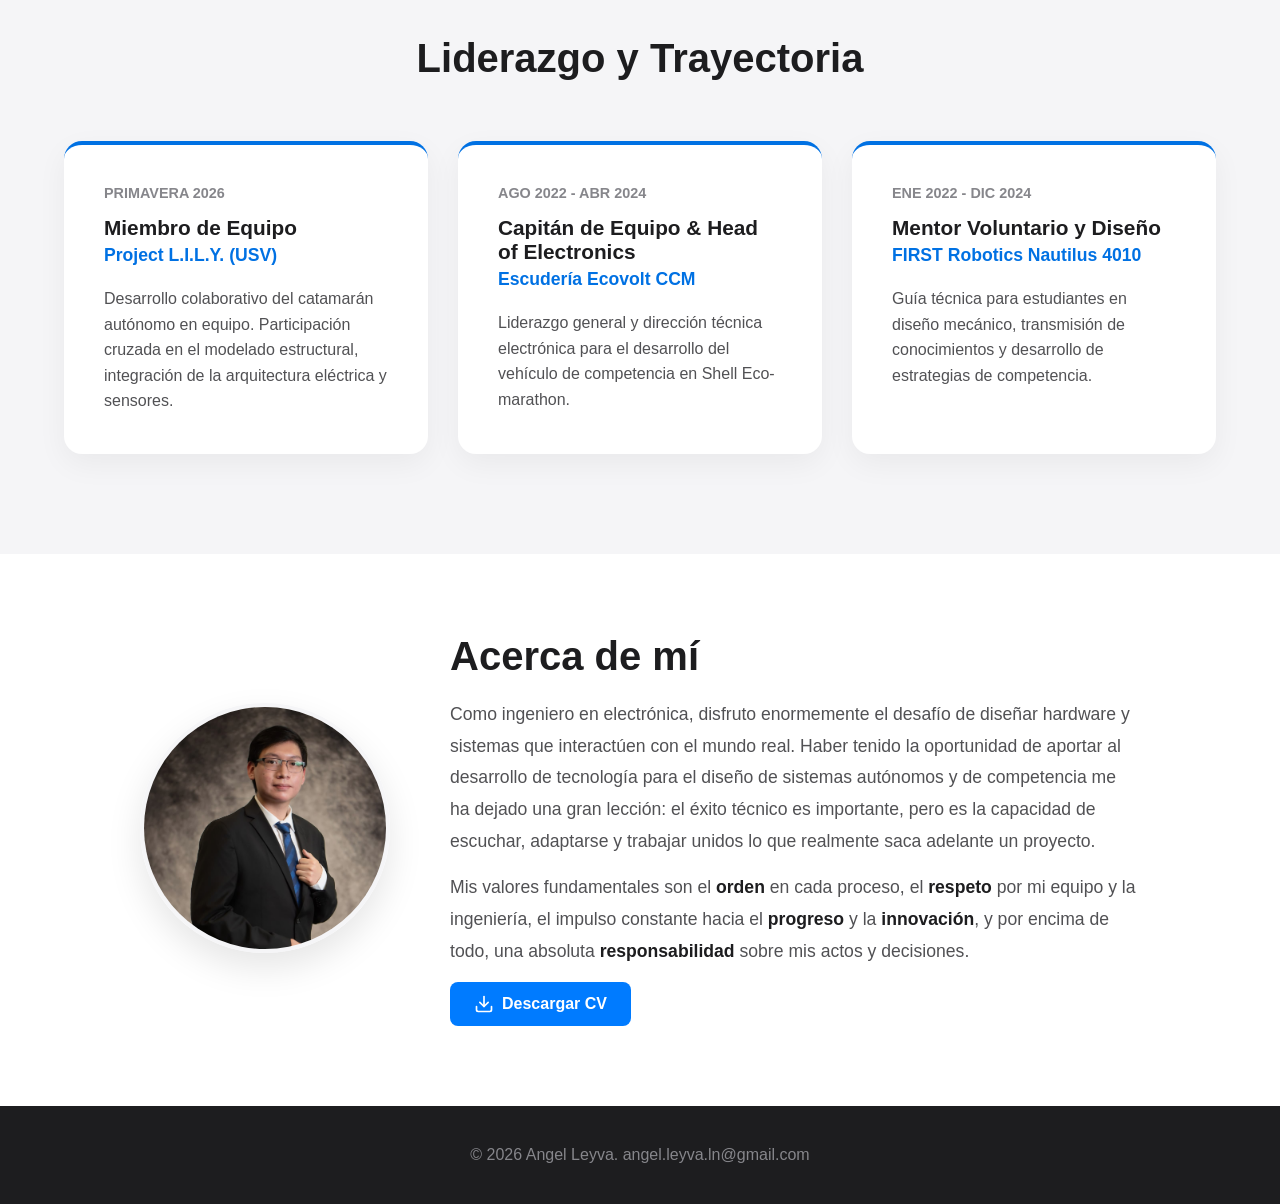
==== commit d31ed333: "Update index.html" ====
--- a/index.html
+++ b/index.html
@@ -163,7 +163,7 @@
             <div class="about-text">
                 <h2>Acerca de mí</h2>
                 <p>
-                    Como Ingeniero en Electrónica, mi enfoque se centra en el diseño de hardware avanzado, sistemas embebidos y la autonomía. Liderar equipos de ingeniería y desarrollar tecnología para vehículos eléctricos y embarcaciones autónomas me ha enseñado que los resultados técnicos excepcionales nacen de principios sólidos. 
+                    Como ingeniero en electrónica, disfruto enormemente el desafío de diseñar hardware y sistemas que interactúen con el mundo real. Haber tenido la oportunidad de aportar al desarrollo de tecnología para el diseño de sistemas autónomos y de competencia me ha dejado una gran lección: el éxito técnico es importante, pero es la capacidad de escuchar, adaptarse y trabajar unidos lo que realmente saca adelante un proyecto.
                 </p>
                 <p>
                     Mis valores fundamentales son el <strong>orden</strong> en cada proceso, el <strong>respeto</strong> por mi equipo y la ingeniería, el impulso constante hacia el <strong>progreso</strong> y la <strong>innovación</strong>, y por encima de todo, una absoluta <strong>responsabilidad</strong> sobre mis actos y decisiones.
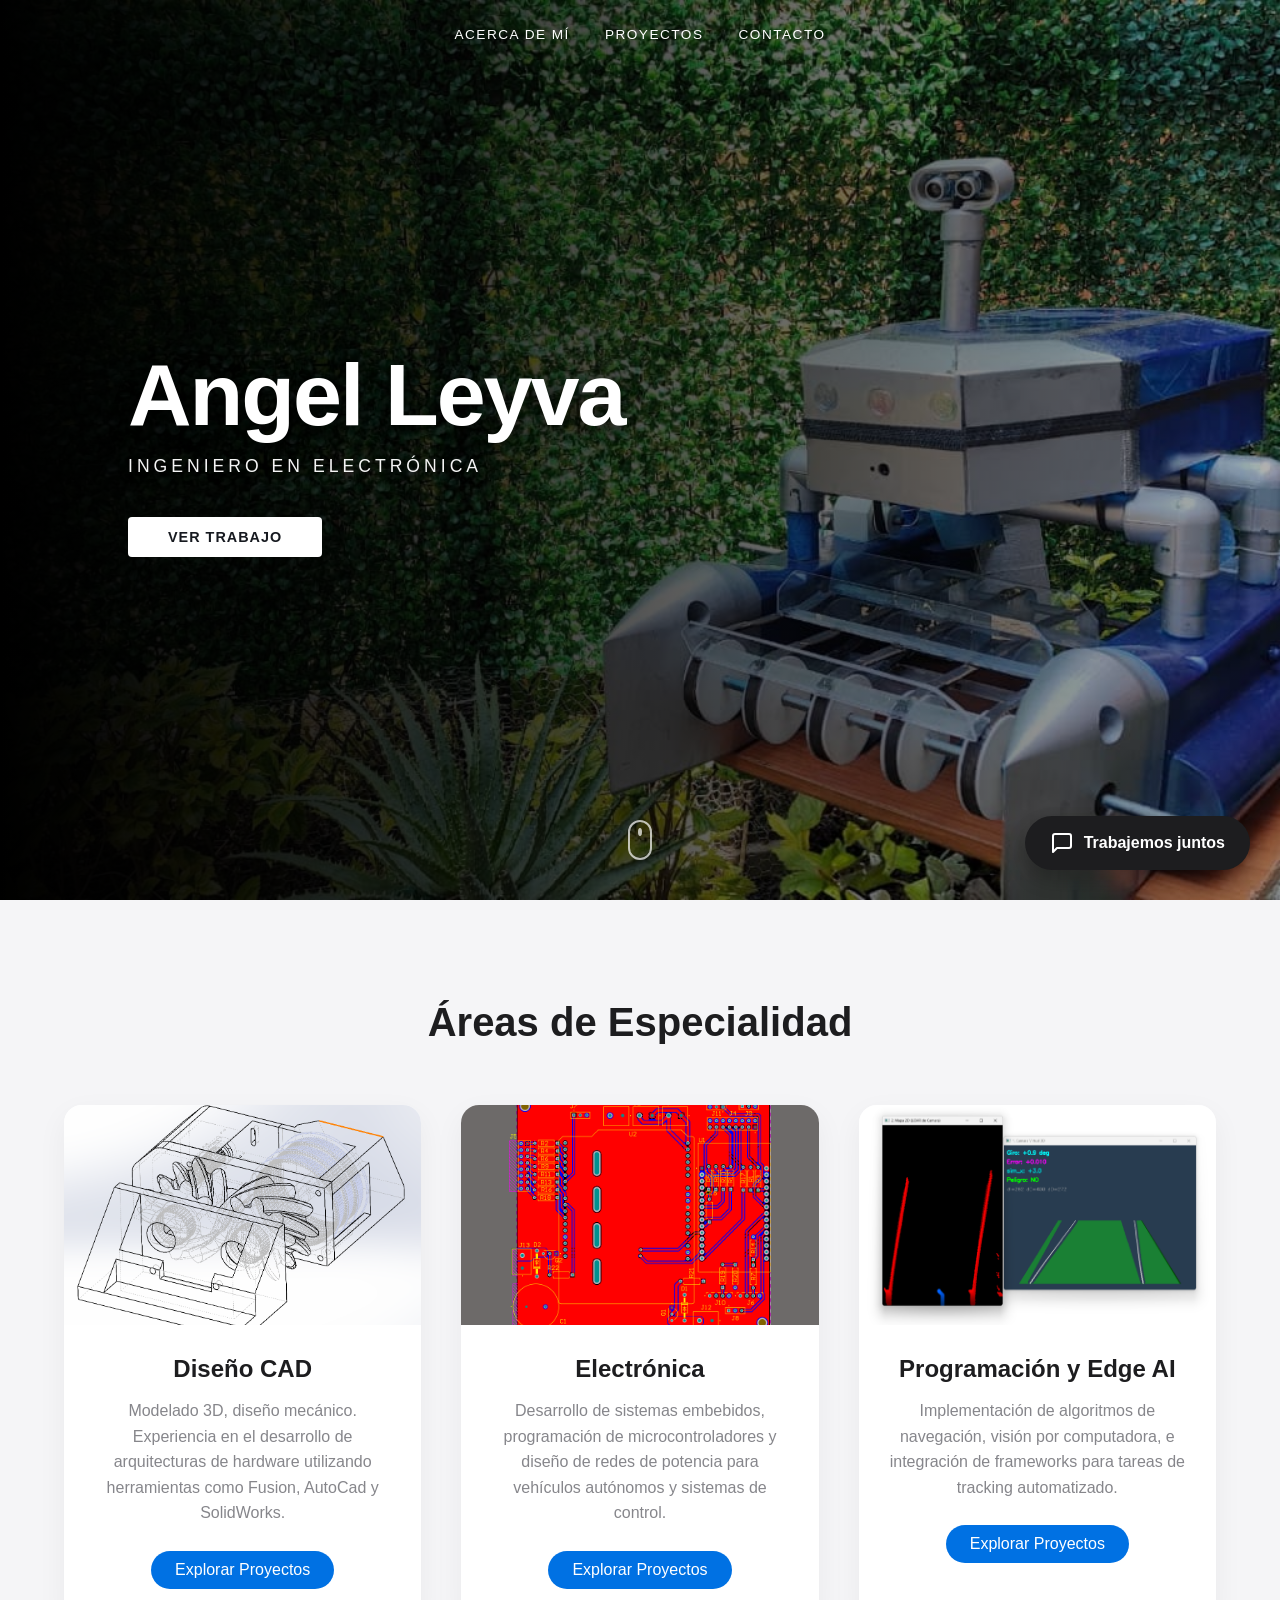
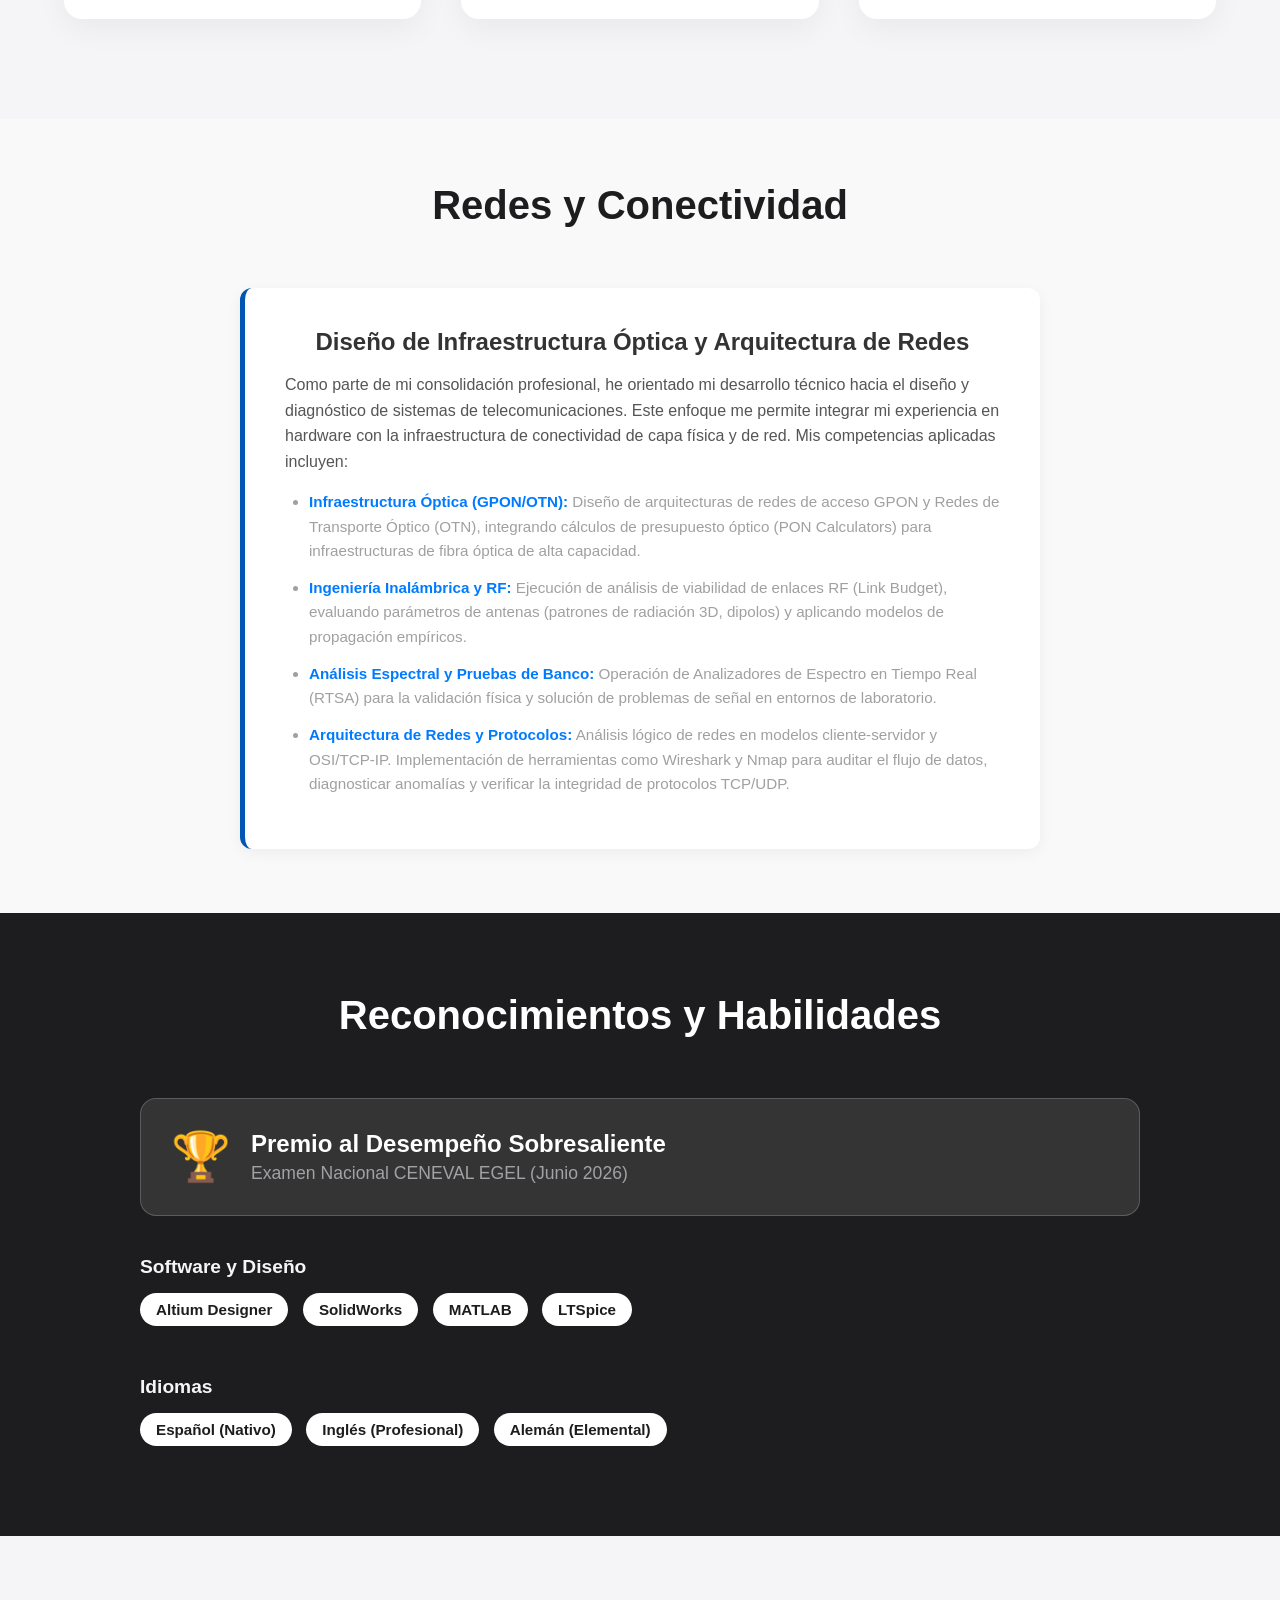
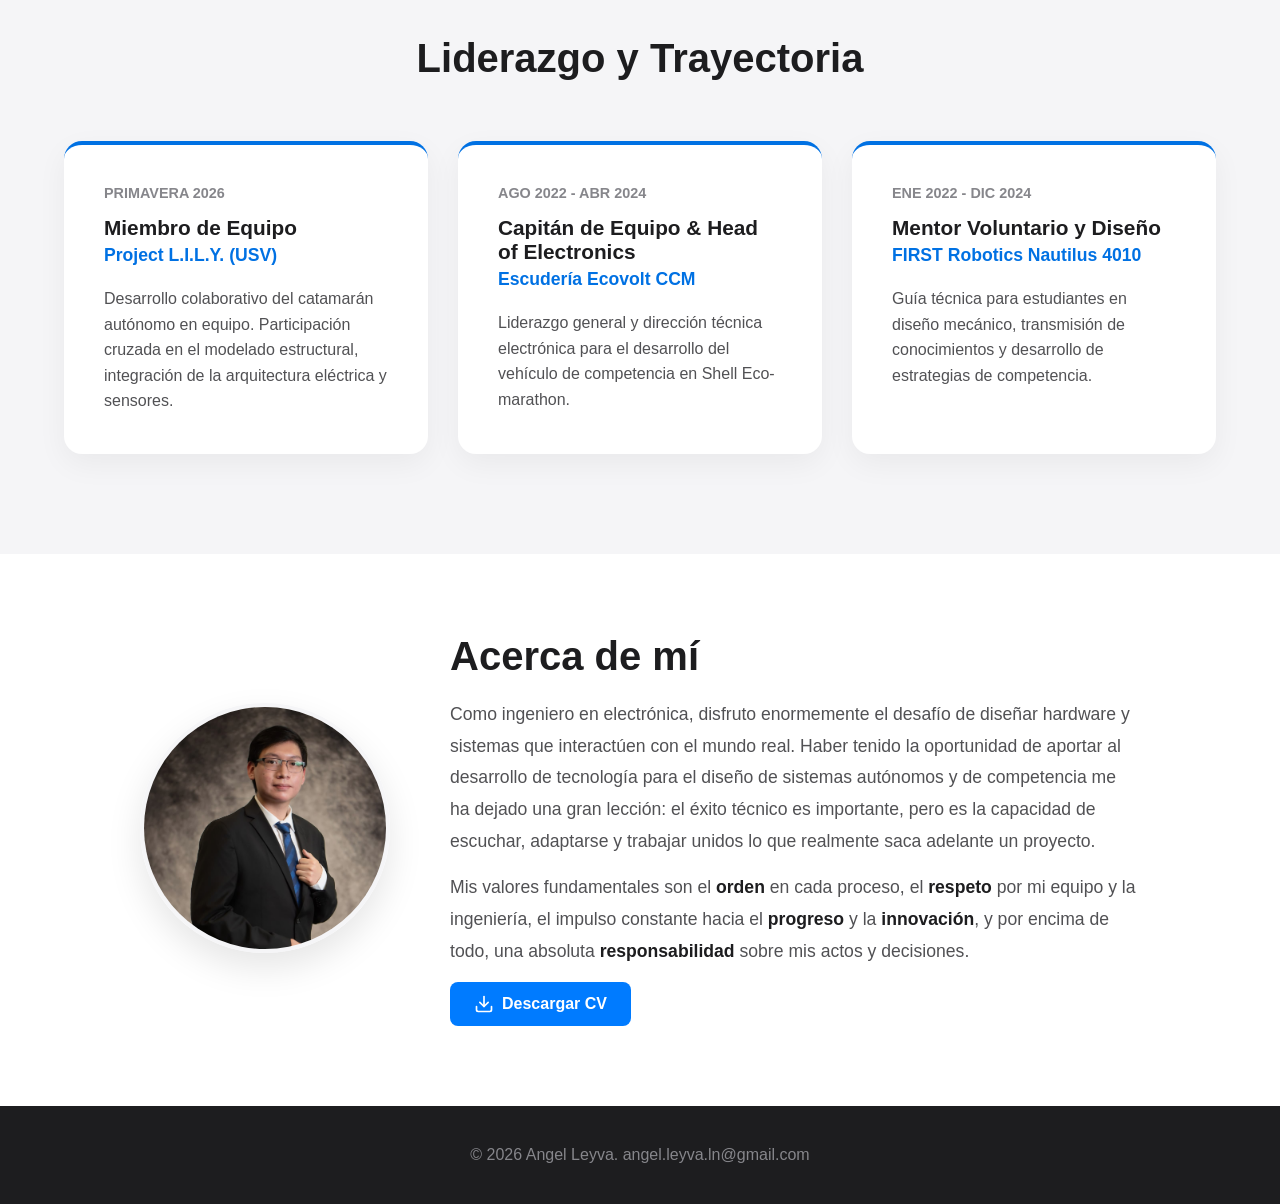
==== commit 8adb2a0e: "Update index.html" ====
--- a/index.html
+++ b/index.html
@@ -72,7 +72,7 @@
     </section>
     <!-- Sección Actualmente Aprendiendo -->
     <section class="learning-section">
-        <h2 class="section-title">Especialización en Telecomunicaciones y Redes</h2>
+        <h2 class="section-title">Redes y Conectividad</h2>
         
         <div class="learning-container">
             <div class="learning-content">
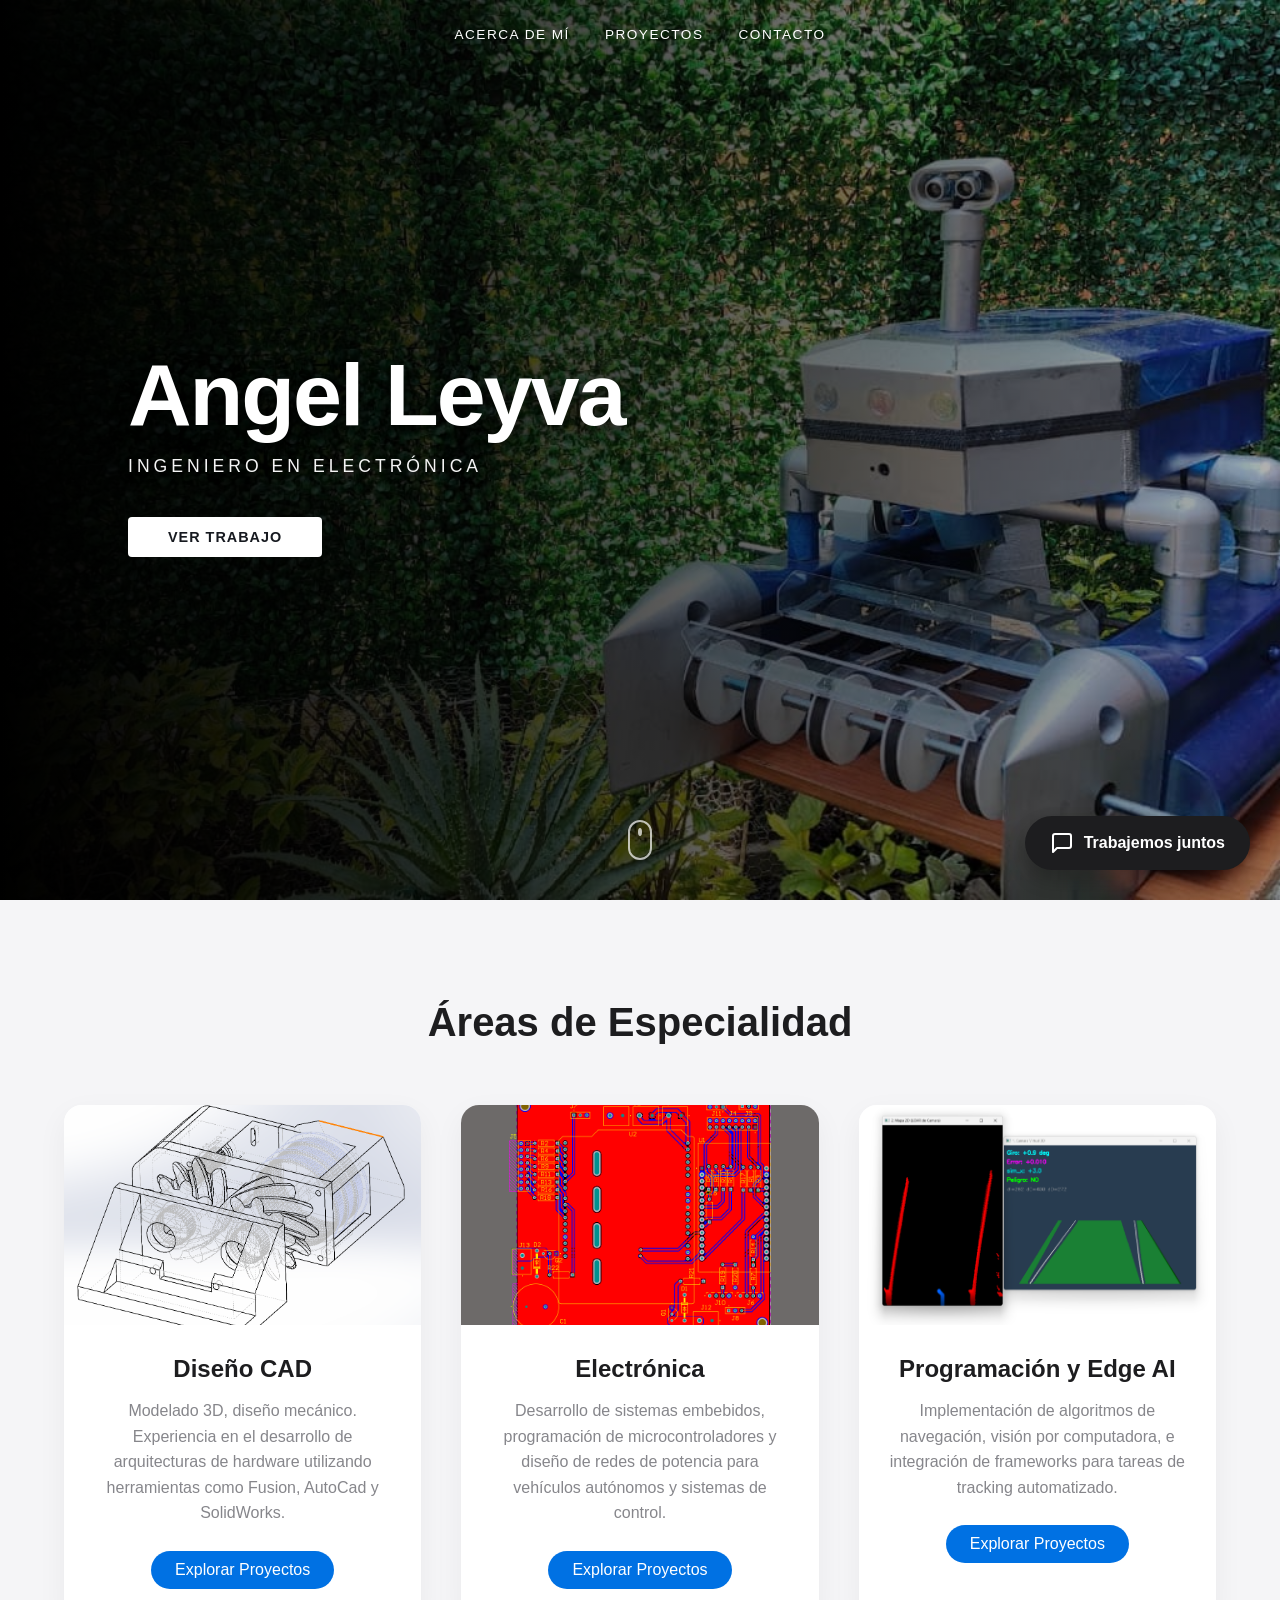
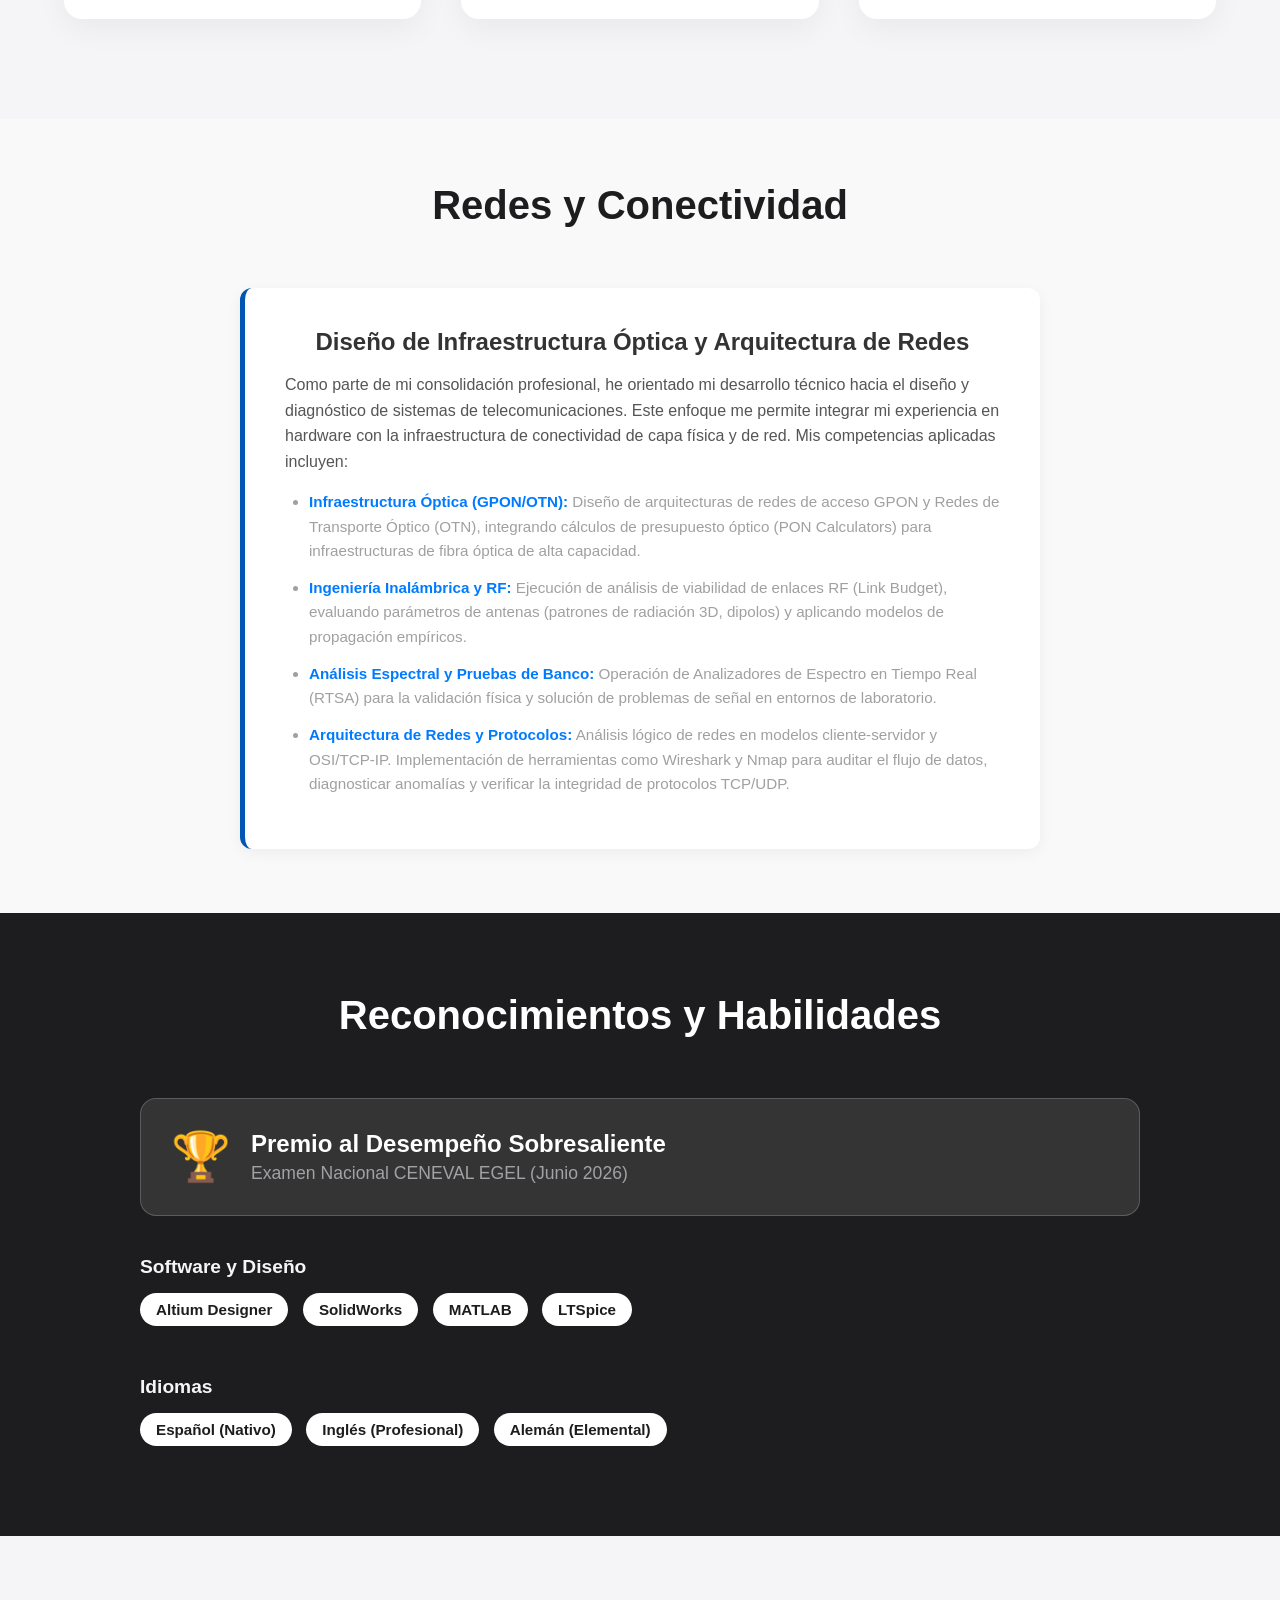
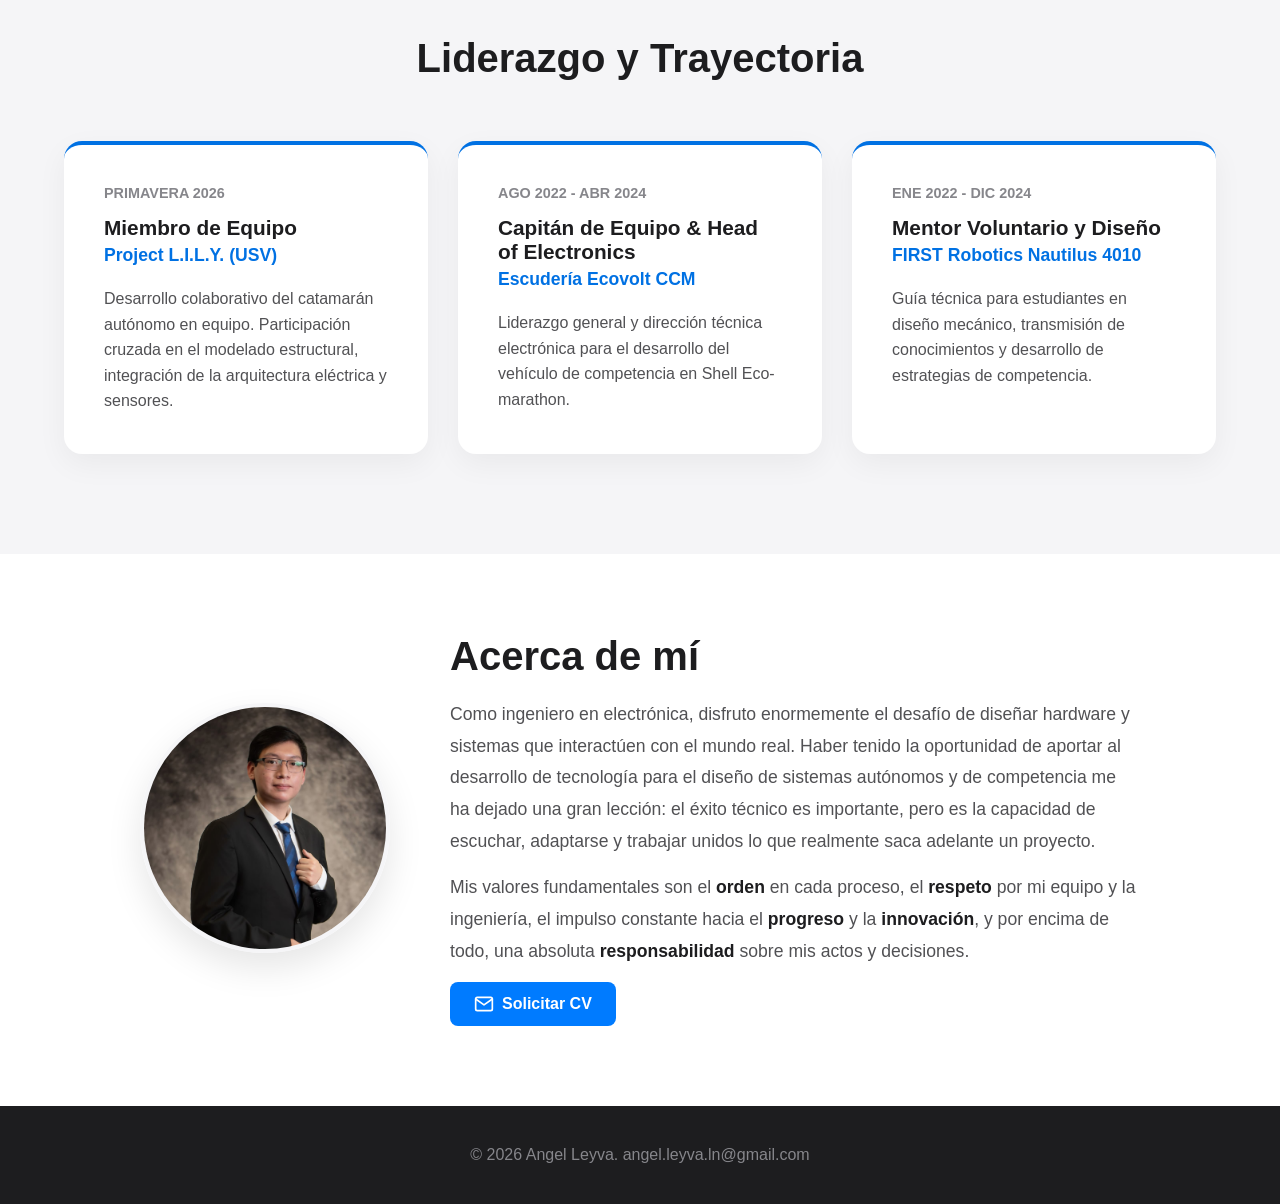
==== commit 90fb279f: "Update index.html" ====
--- a/index.html
+++ b/index.html
@@ -169,13 +169,12 @@
                     Mis valores fundamentales son el <strong>orden</strong> en cada proceso, el <strong>respeto</strong> por mi equipo y la ingeniería, el impulso constante hacia el <strong>progreso</strong> y la <strong>innovación</strong>, y por encima de todo, una absoluta <strong>responsabilidad</strong> sobre mis actos y decisiones.
                 </p>
                 <!-- Botón de Descarga de CV -->
-                <a href="Angel_Leyva_Electrical_Engineer.pdf" download="Angel_Leyva_CV.pdf" class="btn-cv">
+                <a href="mailto:angel.leyva.ln@gmail.com?subject=Solicitud%20de%20Currículum%20-%20Angel%20Leyva" class="btn-cv">
                     <svg xmlns="http://www.w3.org/2000/svg" width="20" height="20" viewBox="0 0 24 24" fill="none" stroke="currentColor" stroke-width="2" stroke-linecap="round" stroke-linejoin="round">
-                        <path d="M21 15v4a2 2 0 0 1-2 2H5a2 2 0 0 1-2-2v-4"></path>
-                        <polyline points="7 10 12 15 17 10"></polyline>
-                        <line x1="12" y1="15" x2="12" y2="3"></line>
+                        <path d="M4 4h16c1.1 0 2 .9 2 2v12c0 1.1-.9 2-2 2H4c-1.1 0-2-.9-2-2V6c0-1.1.9-2 2-2z"></path>
+                        <polyline points="22,6 12,13 2,6"></polyline>
                     </svg>
-                    Descargar CV
+                    Solicitar CV
                 </a>
             </div>
         </div>
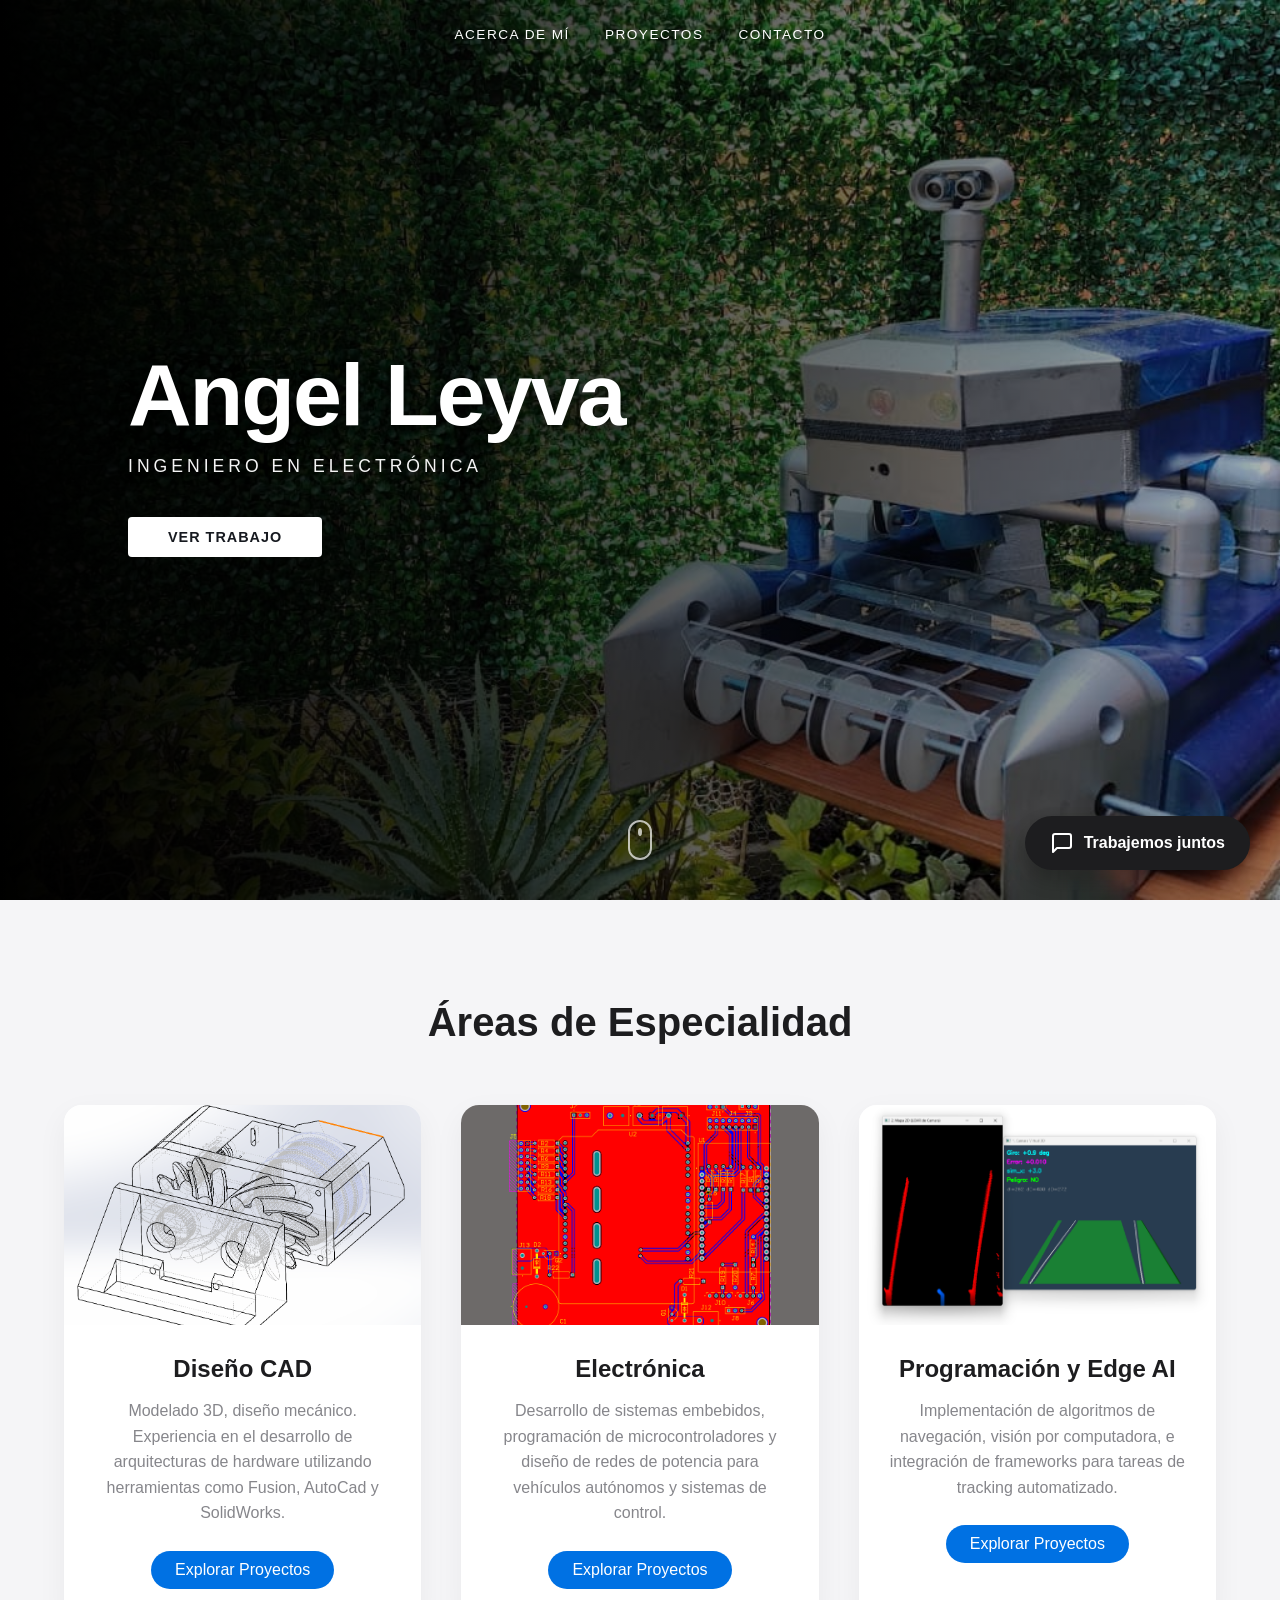
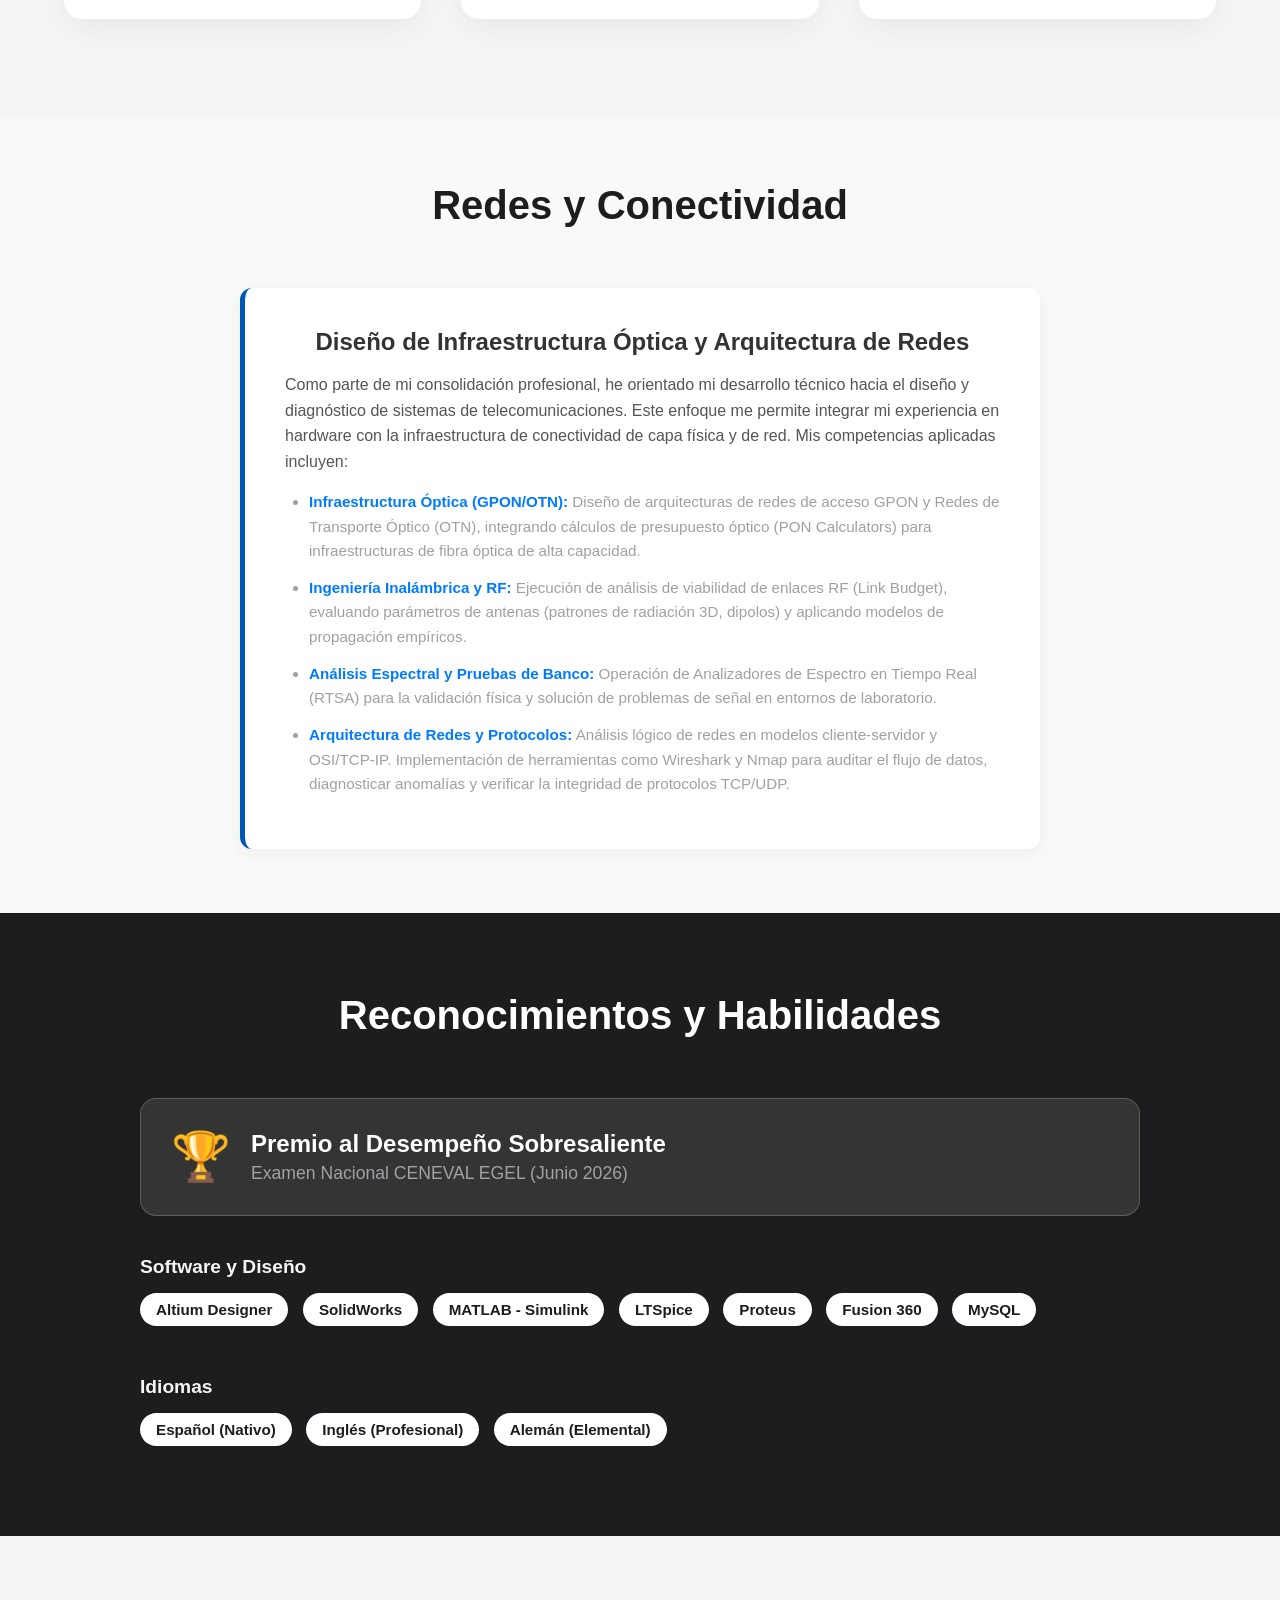
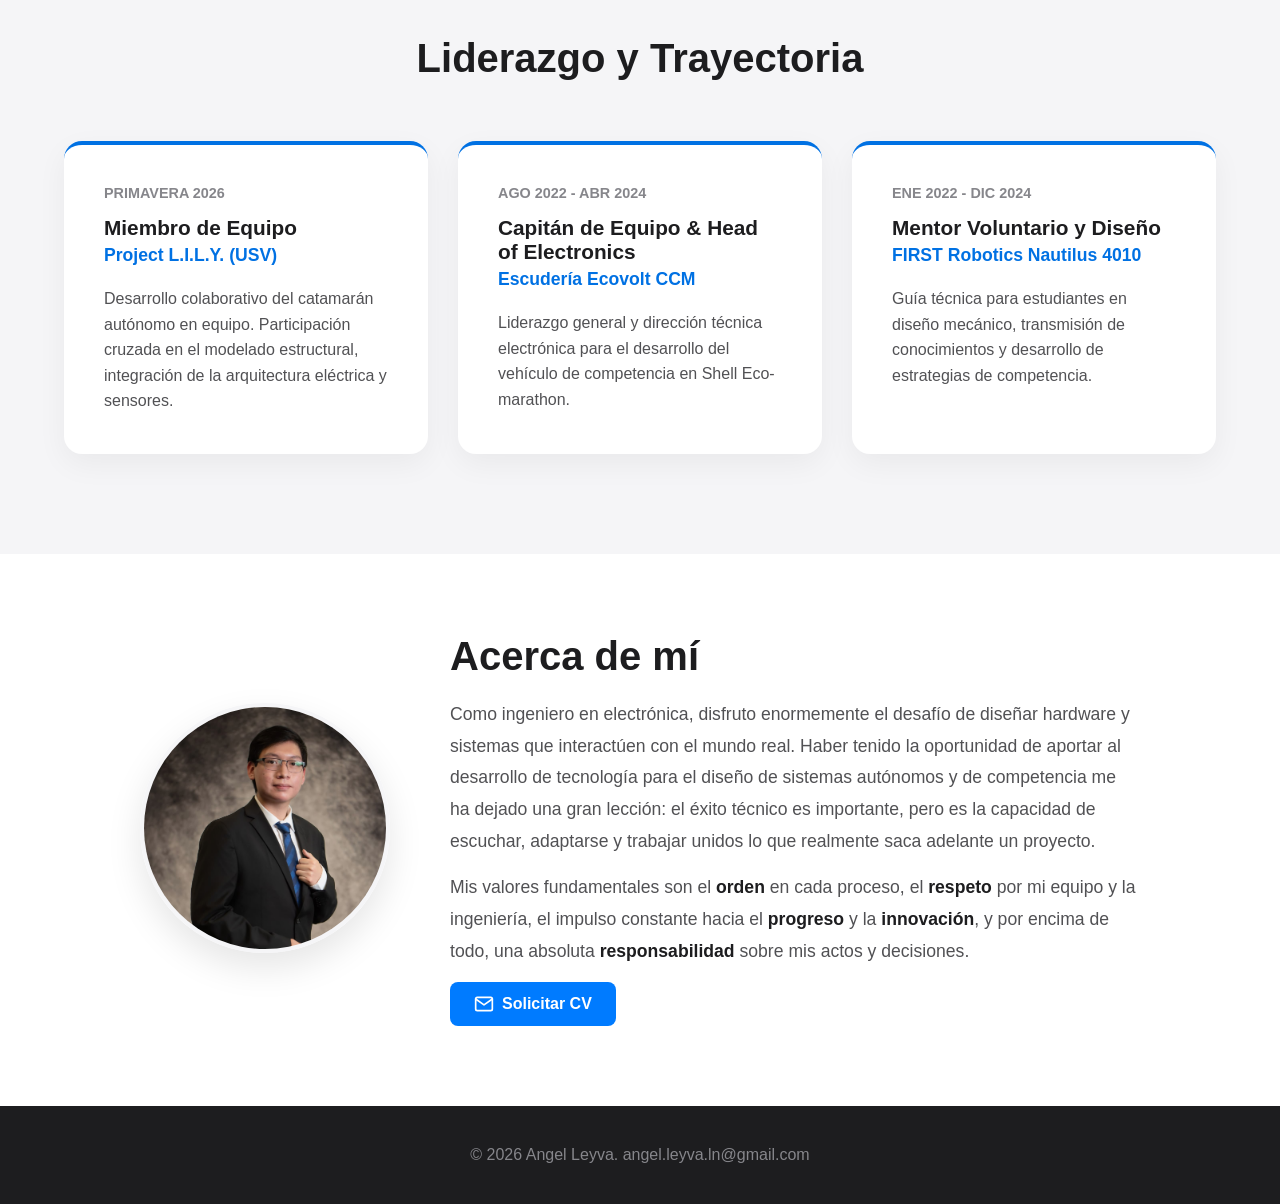
==== commit 9b82d7e4: "Update index.html" ====
--- a/index.html
+++ b/index.html
@@ -109,8 +109,11 @@
                     <h4>Software y Diseño</h4>
                     <span class="tag">Altium Designer</span>
                     <span class="tag">SolidWorks</span>
-                    <span class="tag">MATLAB</span>
+                    <span class="tag">MATLAB - Simulink</span>
                     <span class="tag">LTSpice</span>
+                     <span class="tag">Proteus</span>
+                     <span class="tag">Fusion 360</span>
+                     <span class="tag">MySQL</span>
                 </div>
                 
                 <div class="tag-group">
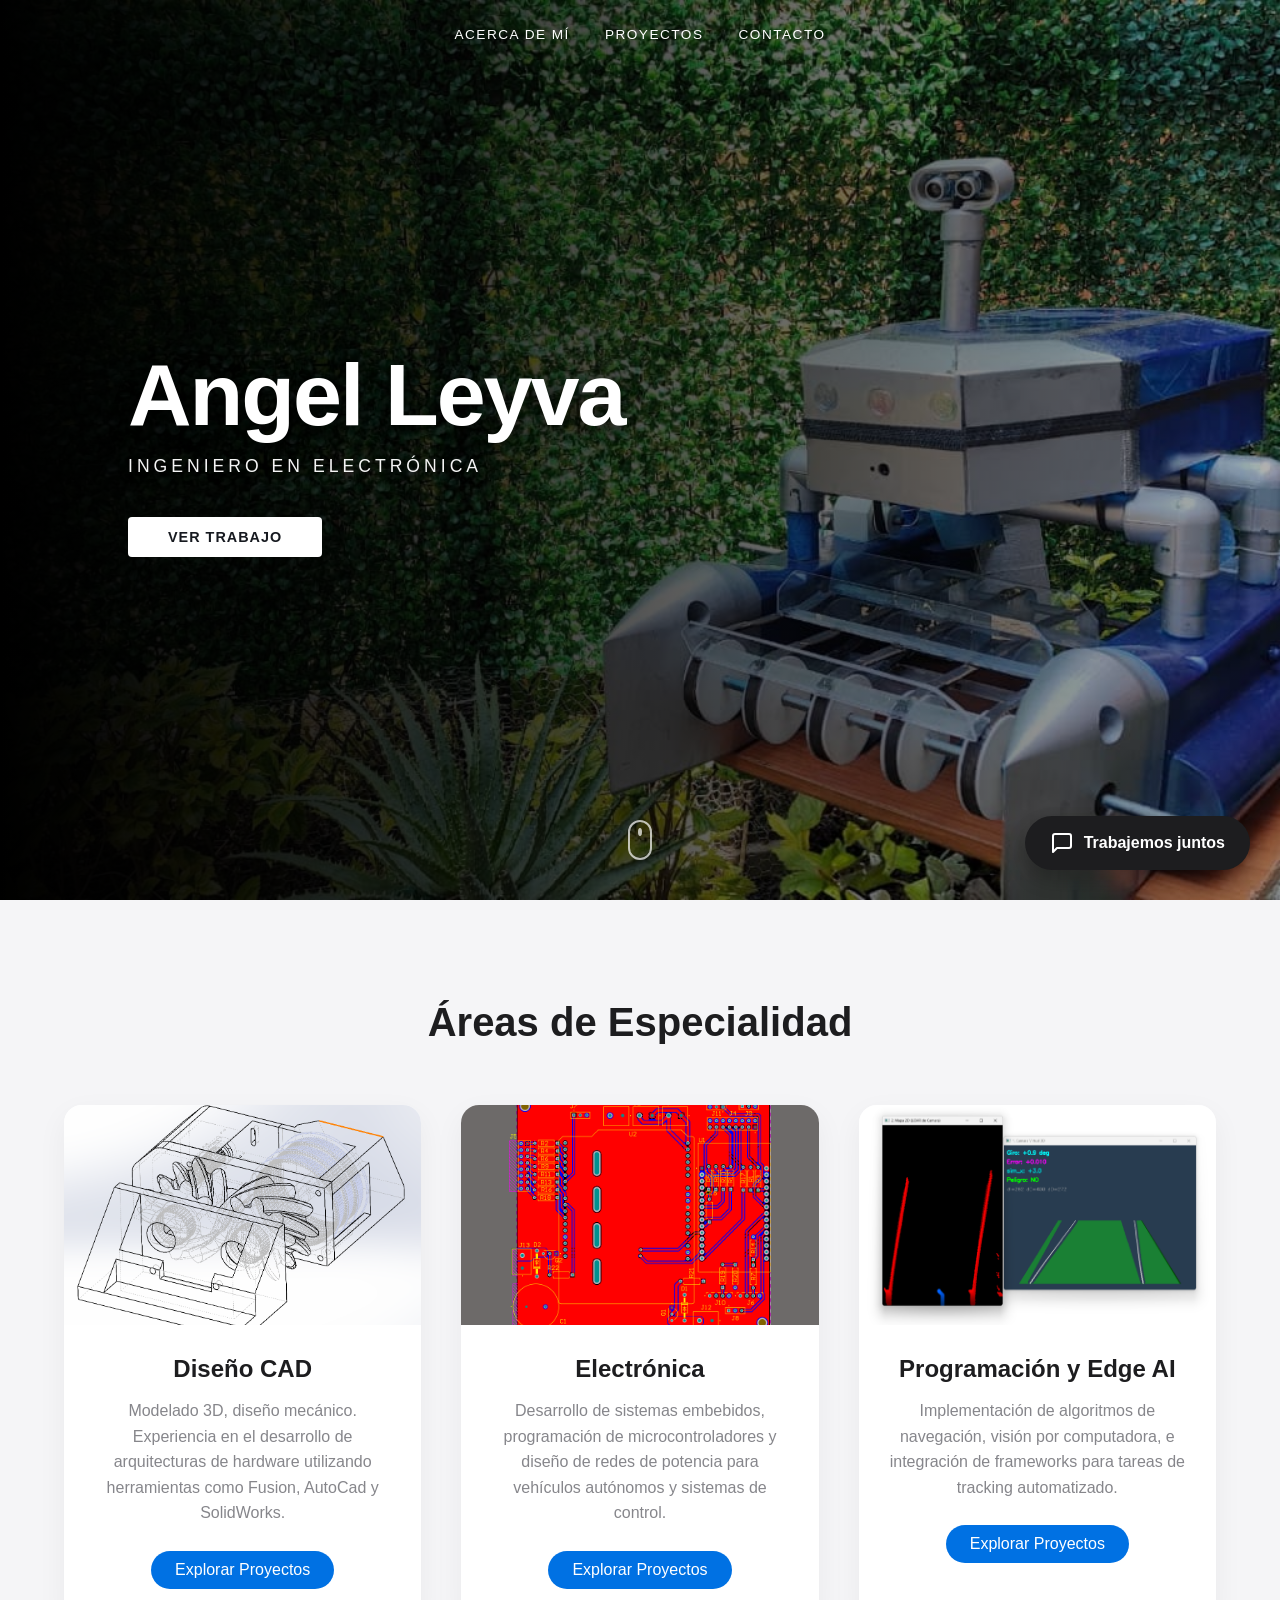
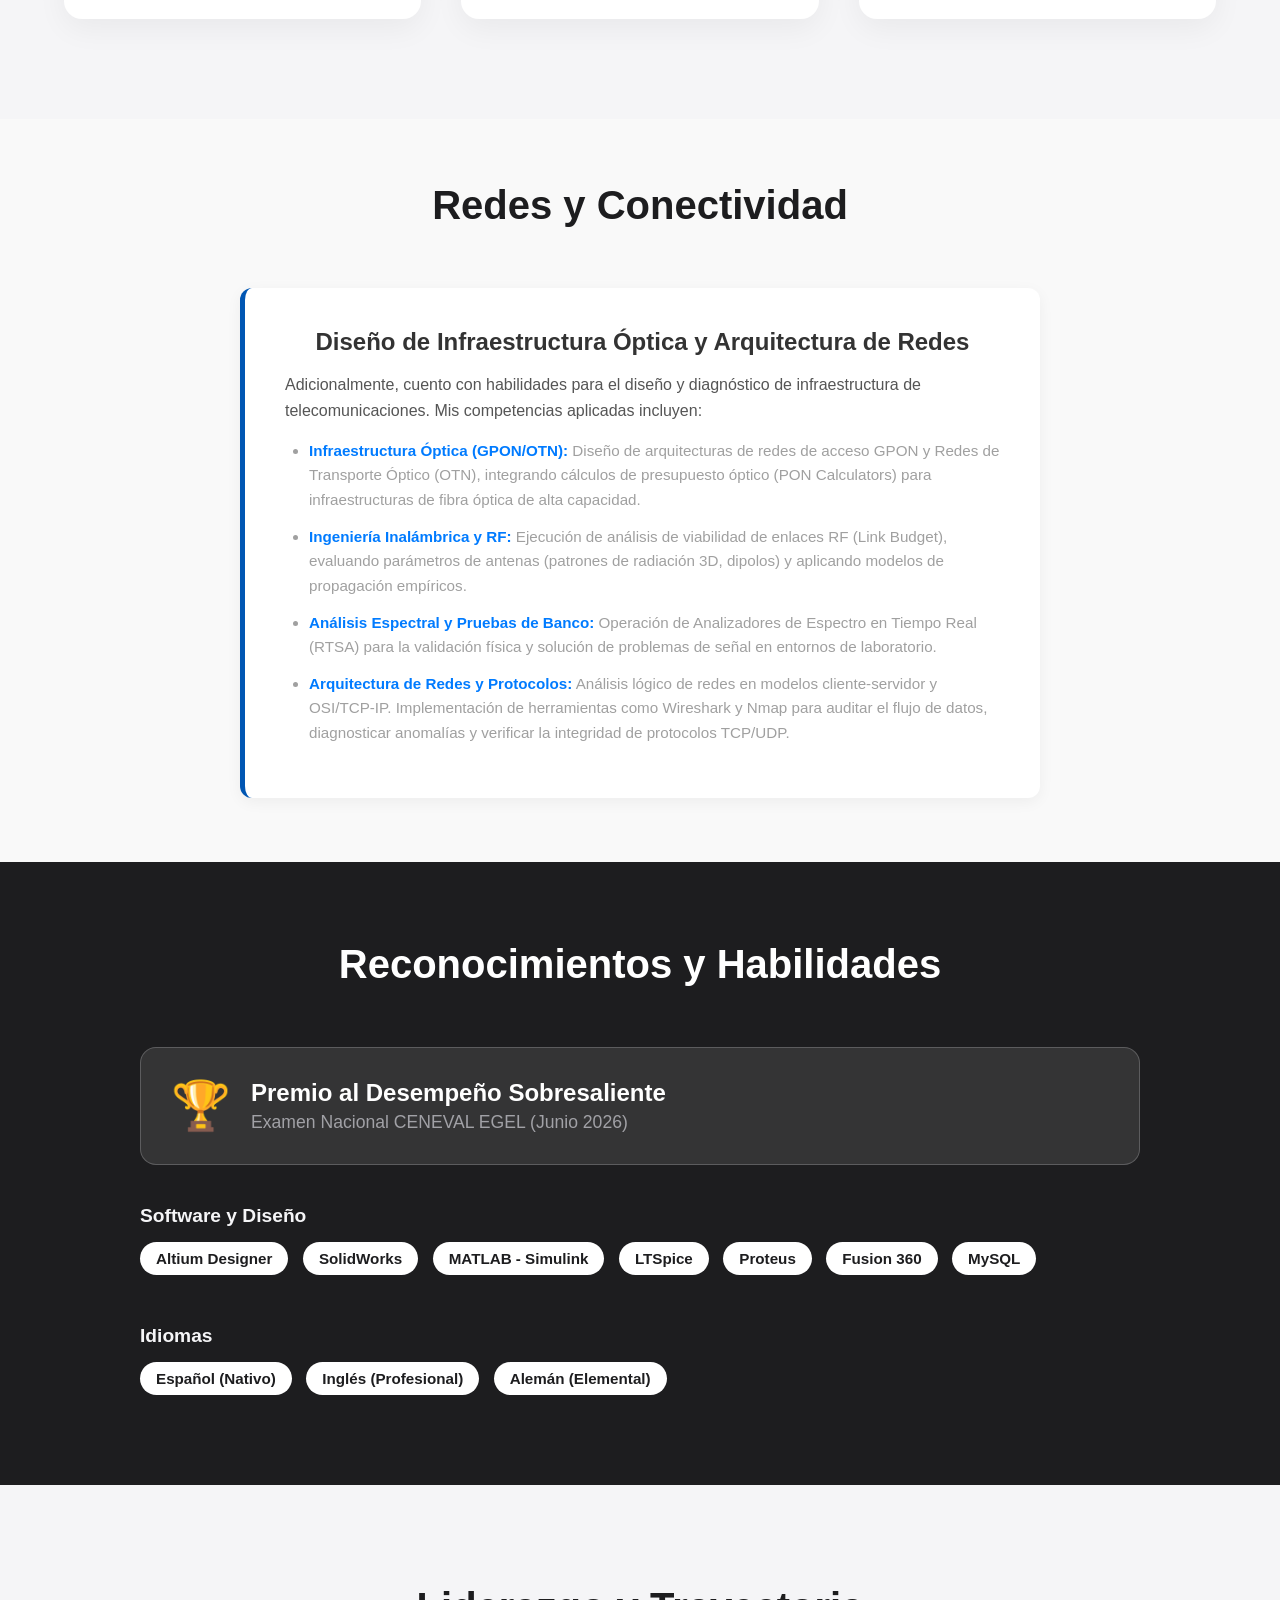
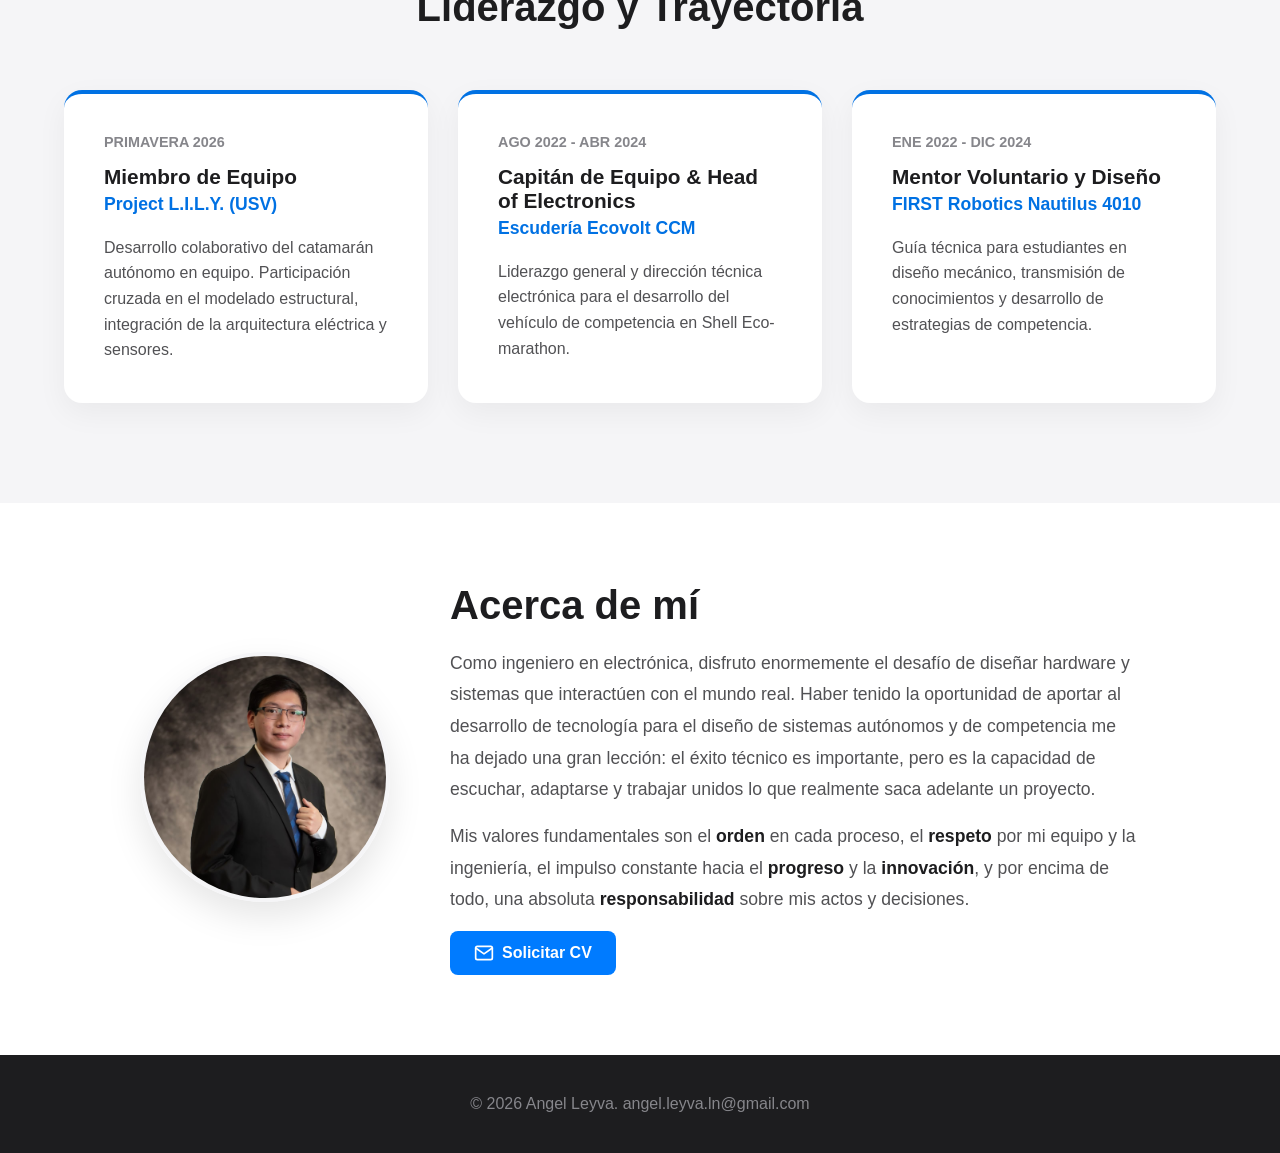
==== commit 4d21c159: "Update index.html" ====
--- a/index.html
+++ b/index.html
@@ -78,7 +78,7 @@
             <div class="learning-content">
                 <h3>Diseño de Infraestructura Óptica y Arquitectura de Redes</h3>
                 <p>
-                    Como parte de mi consolidación profesional, he orientado mi desarrollo técnico hacia el diseño y diagnóstico de sistemas de telecomunicaciones. Este enfoque me permite integrar mi experiencia en hardware con la infraestructura de conectividad de capa física y de red. Mis competencias aplicadas incluyen:
+                   Adicionalmente, cuento con habilidades para el diseño y diagnóstico de infraestructura de telecomunicaciones. Mis competencias aplicadas incluyen:
                 </p>
                 <ul class="telecom-list">
                     <li><strong>Infraestructura Óptica (GPON/OTN):</strong> Diseño de arquitecturas de redes de acceso GPON y Redes de Transporte Óptico (OTN), integrando cálculos de presupuesto óptico (PON Calculators) para infraestructuras de fibra óptica de alta capacidad.</li>
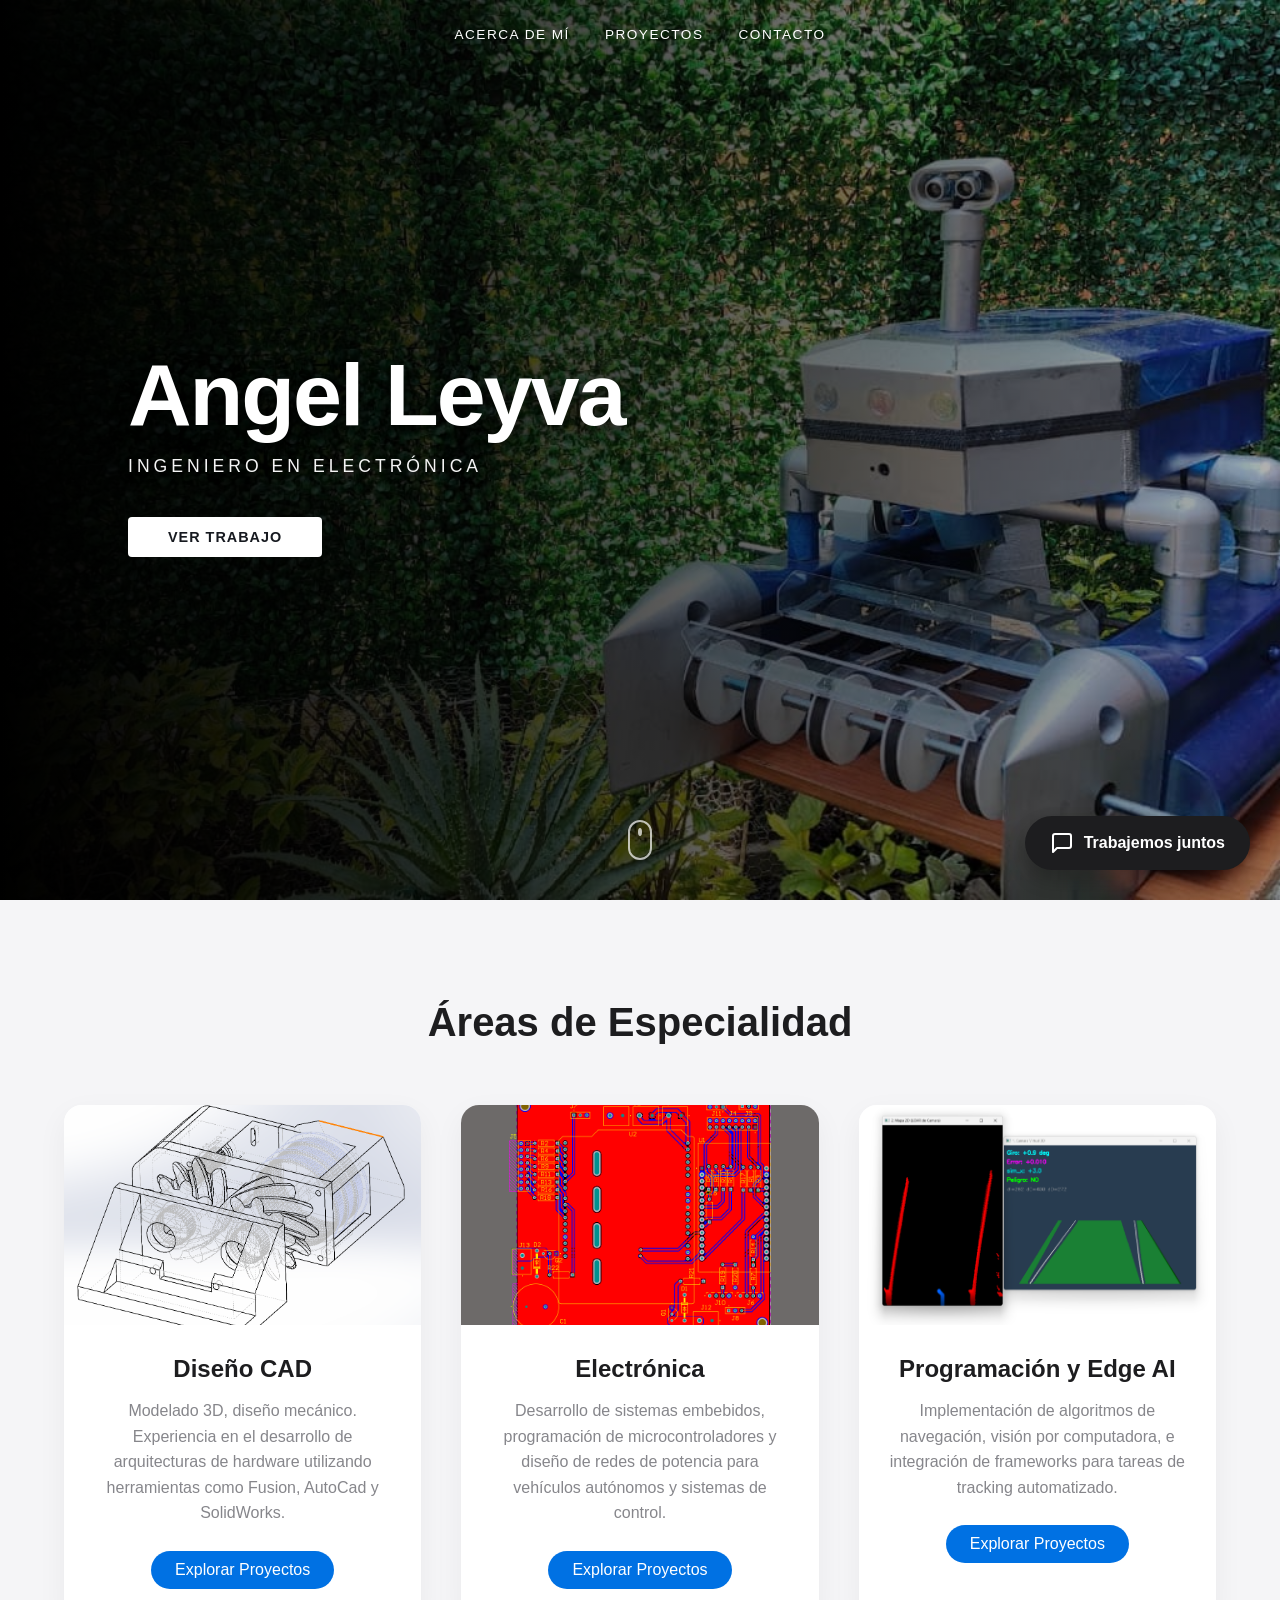
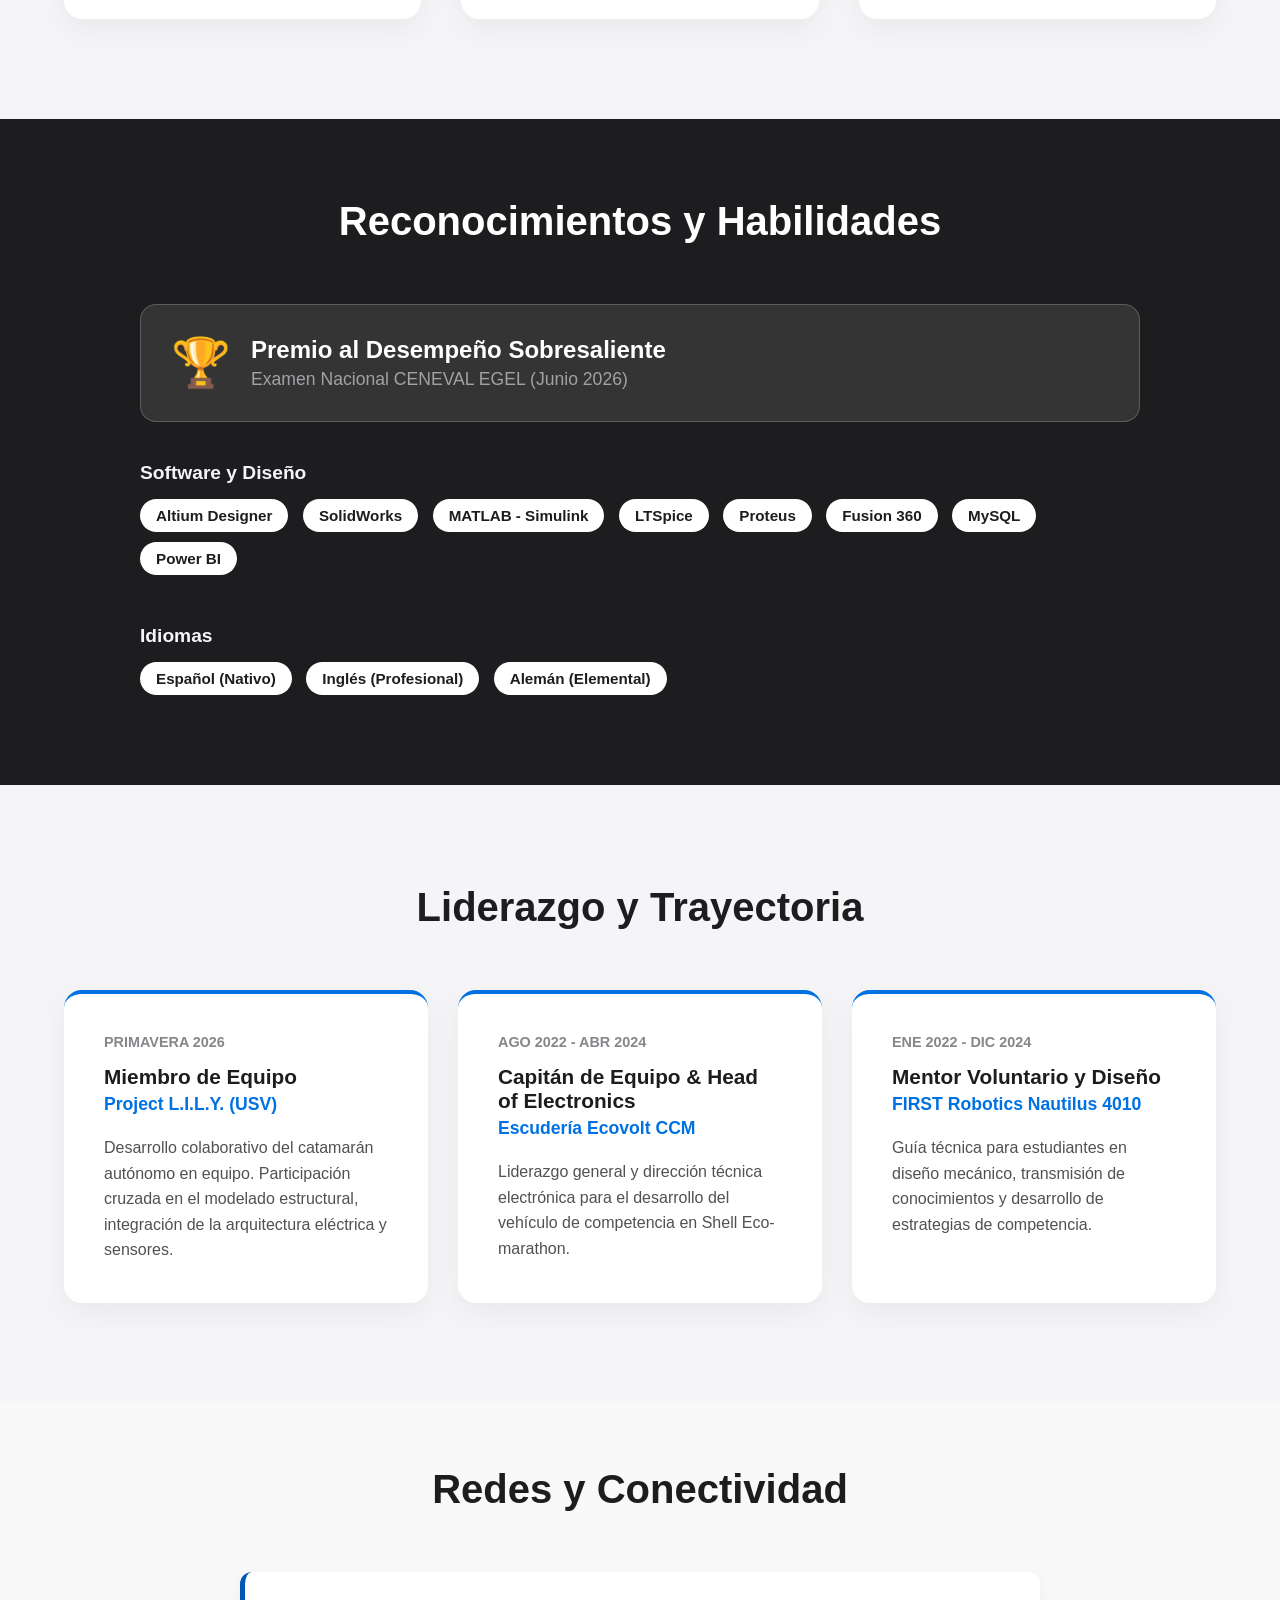
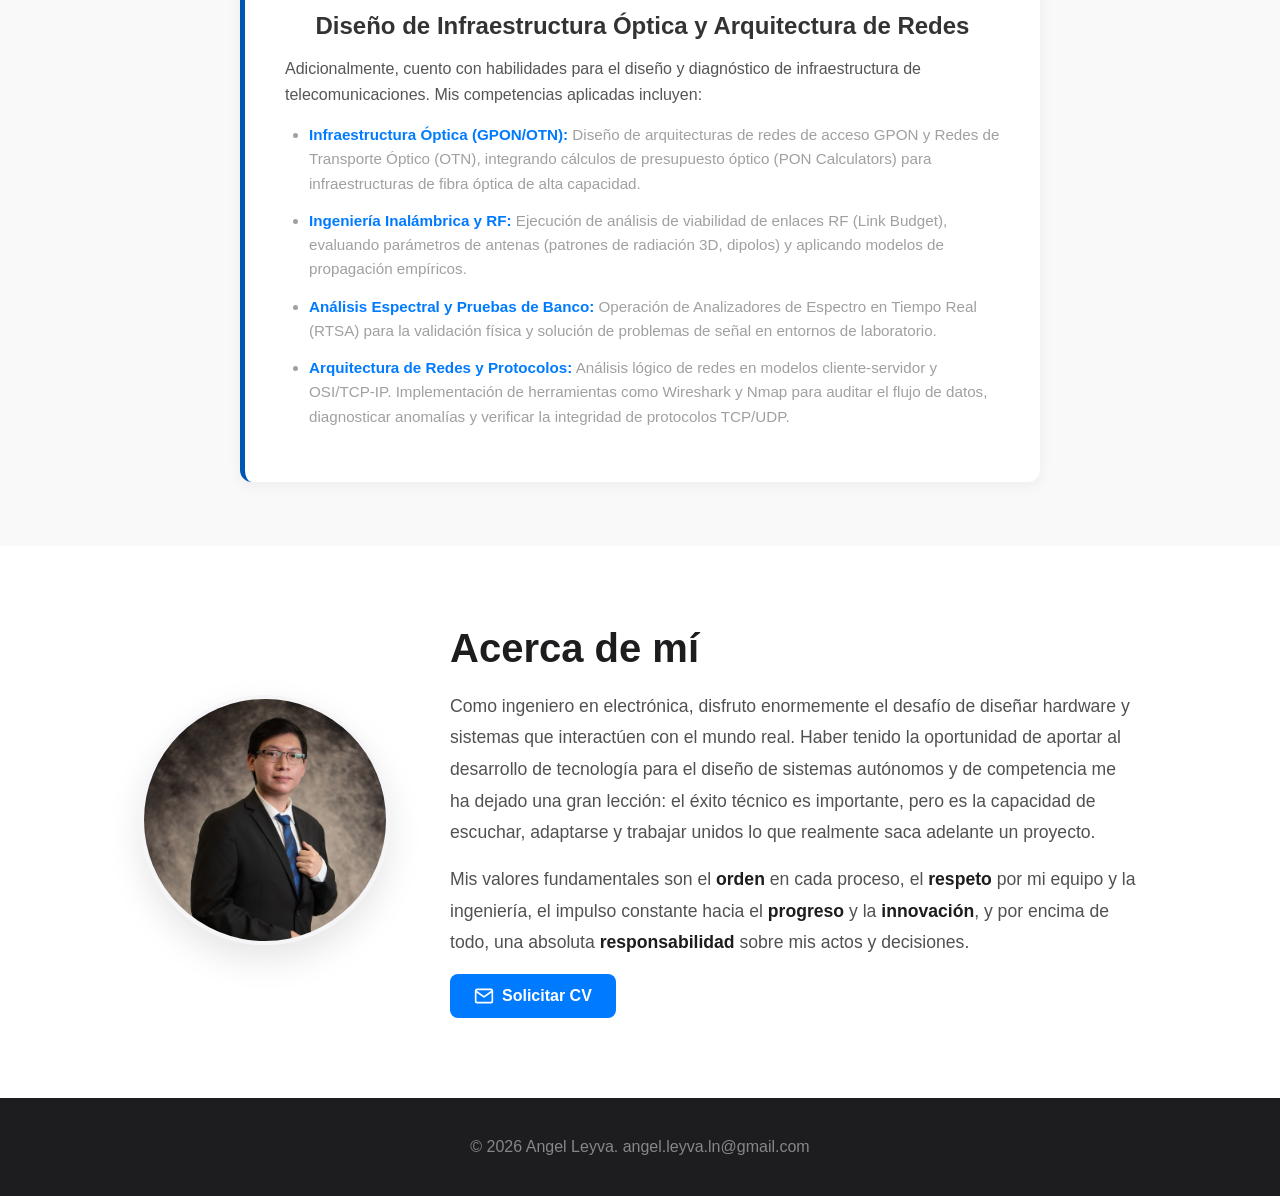
==== commit bf52bf70: "Update index.html" ====
--- a/index.html
+++ b/index.html
@@ -70,6 +70,75 @@
             </div>
         </div>
     </section>
+    
+    <!-- Sección Reconocimientos y Herramientas -->
+    <section class="credentials-section">
+        <h2 class="section-title">Reconocimientos y Habilidades</h2>
+        
+        <div class="credentials-container">
+            <!-- Reconocimiento Principal -->
+            <div class="award-banner">
+                <span class="award-icon">🏆</span>
+                <div>
+                    <h3>Premio al Desempeño Sobresaliente</h3>
+                    <p>Examen Nacional CENEVAL EGEL (Junio 2026)</p>
+                </div>
+            </div>
+
+            <!-- Etiquetas de Software e Idiomas -->
+            <div class="tags-grid">
+                <div class="tag-group">
+                    <h4>Software y Diseño</h4>
+                    <span class="tag">Altium Designer</span>
+                    <span class="tag">SolidWorks</span>
+                    <span class="tag">MATLAB - Simulink</span>
+                    <span class="tag">LTSpice</span>
+                     <span class="tag">Proteus</span>
+                     <span class="tag">Fusion 360</span>
+                     <span class="tag">MySQL</span>
+                    <span class="tag">Power BI</span>
+                </div>
+                
+                <div class="tag-group">
+                    <h4>Idiomas</h4>
+                    <span class="tag">Español (Nativo)</span>
+                    <span class="tag">Inglés (Profesional)</span>
+                    <span class="tag">Alemán (Elemental)</span>
+                </div>
+            </div>
+        </div>
+    </section>
+
+    <!-- Sección de Liderazgo -->
+    <section class="leadership-section">
+        <h2 class="section-title">Liderazgo y Trayectoria</h2>
+        
+        <div class="leadership-grid">
+           <div class="leadership-card">
+                <span class="date">Primavera 2026</span>
+                <!-- Un título que refleja tu rol real -->
+                <h3>Miembro de Equipo</h3>
+                <h4>Project L.I.L.Y. (USV)</h4>
+                <!-- Una descripción honesta sobre el trabajo en equipo multidisciplinario -->
+                <p>Desarrollo colaborativo del catamarán autónomo en equipo. Participación cruzada en el modelado estructural, integración de la arquitectura eléctrica y sensores.</p>
+            </div>
+
+            <div class="leadership-card">
+                <span class="date">Ago 2022 - Abr 2024</span>
+                <h3>Capitán de Equipo & Head of Electronics</h3>
+                <h4>Escudería Ecovolt CCM</h4>
+                <p>Liderazgo general y dirección técnica electrónica para el desarrollo del vehículo de competencia en Shell Eco-marathon.</p>
+            </div>
+
+            <div class="leadership-card">
+                <span class="date">Ene 2022 - Dic 2024</span>
+                <h3>Mentor Voluntario y Diseño</h3>
+                <h4>FIRST Robotics Nautilus 4010</h4>
+                <p>Guía técnica para estudiantes en diseño mecánico, transmisión de conocimientos y desarrollo de estrategias de competencia.</p>
+            </div>
+        </div>
+    </section>
+
     <!-- Sección Actualmente Aprendiendo -->
     <section class="learning-section">
         <h2 class="section-title">Redes y Conectividad</h2>
@@ -86,72 +155,6 @@
                     <li><strong>Análisis Espectral y Pruebas de Banco:</strong> Operación de Analizadores de Espectro en Tiempo Real (RTSA) para la validación física y solución de problemas de señal en entornos de laboratorio.</li>
                     <li><strong>Arquitectura de Redes y Protocolos:</strong> Análisis lógico de redes en modelos cliente-servidor y OSI/TCP-IP. Implementación de herramientas como Wireshark y Nmap para auditar el flujo de datos, diagnosticar anomalías y verificar la integridad de protocolos TCP/UDP.</li>
                 </ul>
-            </div>
-        </div>
-    </section>
-    <!-- Sección Reconocimientos y Herramientas -->
-    <section class="credentials-section">
-        <h2 class="section-title">Reconocimientos y Habilidades</h2>
-        
-        <div class="credentials-container">
-            <!-- Reconocimiento Principal -->
-            <div class="award-banner">
-                <span class="award-icon">🏆</span>
-                <div>
-                    <h3>Premio al Desempeño Sobresaliente</h3>
-                    <p>Examen Nacional CENEVAL EGEL (Junio 2026)</p>
-                </div>
-            </div>
-
-            <!-- Etiquetas de Software e Idiomas -->
-            <div class="tags-grid">
-                <div class="tag-group">
-                    <h4>Software y Diseño</h4>
-                    <span class="tag">Altium Designer</span>
-                    <span class="tag">SolidWorks</span>
-                    <span class="tag">MATLAB - Simulink</span>
-                    <span class="tag">LTSpice</span>
-                     <span class="tag">Proteus</span>
-                     <span class="tag">Fusion 360</span>
-                     <span class="tag">MySQL</span>
-                </div>
-                
-                <div class="tag-group">
-                    <h4>Idiomas</h4>
-                    <span class="tag">Español (Nativo)</span>
-                    <span class="tag">Inglés (Profesional)</span>
-                    <span class="tag">Alemán (Elemental)</span>
-                </div>
-            </div>
-        </div>
-    </section>
-
-    <!-- Sección de Liderazgo -->
-    <section class="leadership-section">
-        <h2 class="section-title">Liderazgo y Trayectoria</h2>
-        
-        <div class="leadership-grid">
-           <div class="leadership-card">
-                <span class="date">Primavera 2026</span>
-                <!-- Un título que refleja tu rol real -->
-                <h3>Miembro de Equipo</h3>
-                <h4>Project L.I.L.Y. (USV)</h4>
-                <!-- Una descripción honesta sobre el trabajo en equipo multidisciplinario -->
-                <p>Desarrollo colaborativo del catamarán autónomo en equipo. Participación cruzada en el modelado estructural, integración de la arquitectura eléctrica y sensores.</p>
-            </div>
-
-            <div class="leadership-card">
-                <span class="date">Ago 2022 - Abr 2024</span>
-                <h3>Capitán de Equipo & Head of Electronics</h3>
-                <h4>Escudería Ecovolt CCM</h4>
-                <p>Liderazgo general y dirección técnica electrónica para el desarrollo del vehículo de competencia en Shell Eco-marathon.</p>
-            </div>
-
-            <div class="leadership-card">
-                <span class="date">Ene 2022 - Dic 2024</span>
-                <h3>Mentor Voluntario y Diseño</h3>
-                <h4>FIRST Robotics Nautilus 4010</h4>
-                <p>Guía técnica para estudiantes en diseño mecánico, transmisión de conocimientos y desarrollo de estrategias de competencia.</p>
             </div>
         </div>
     </section>
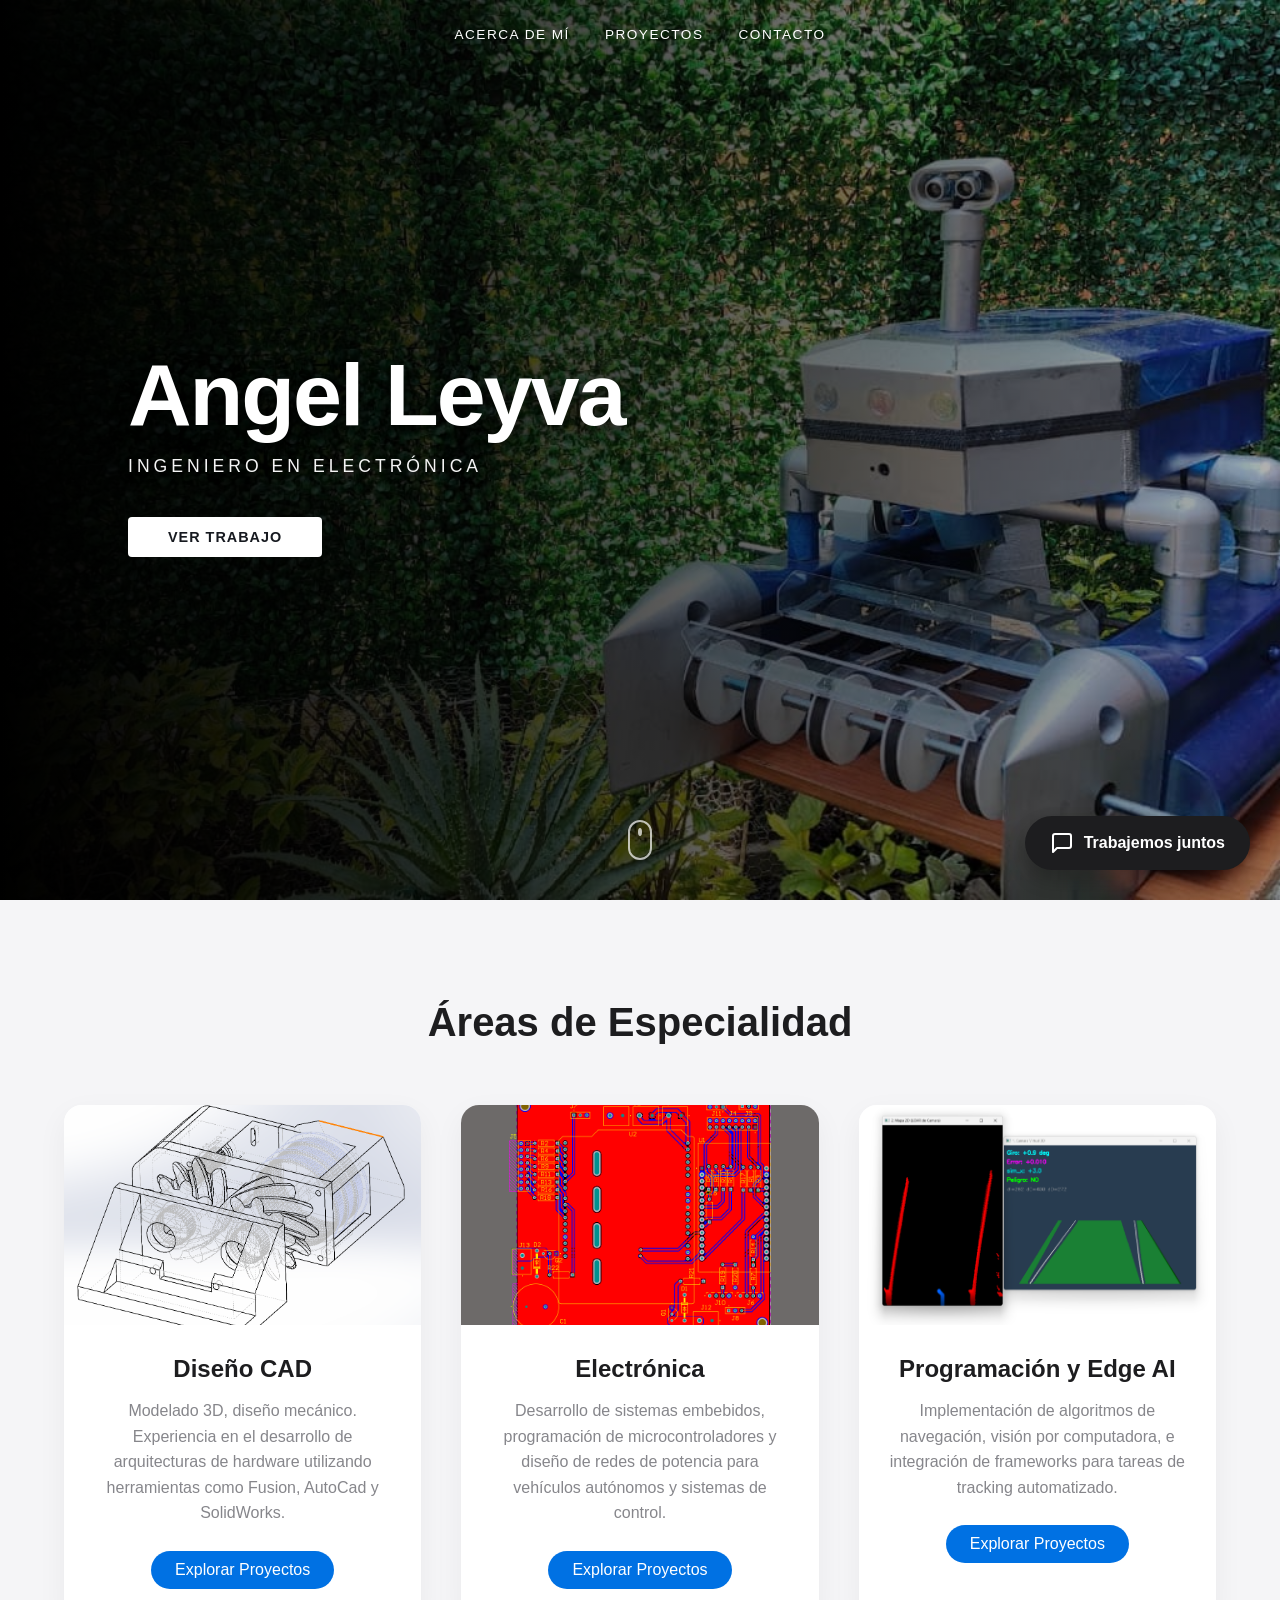
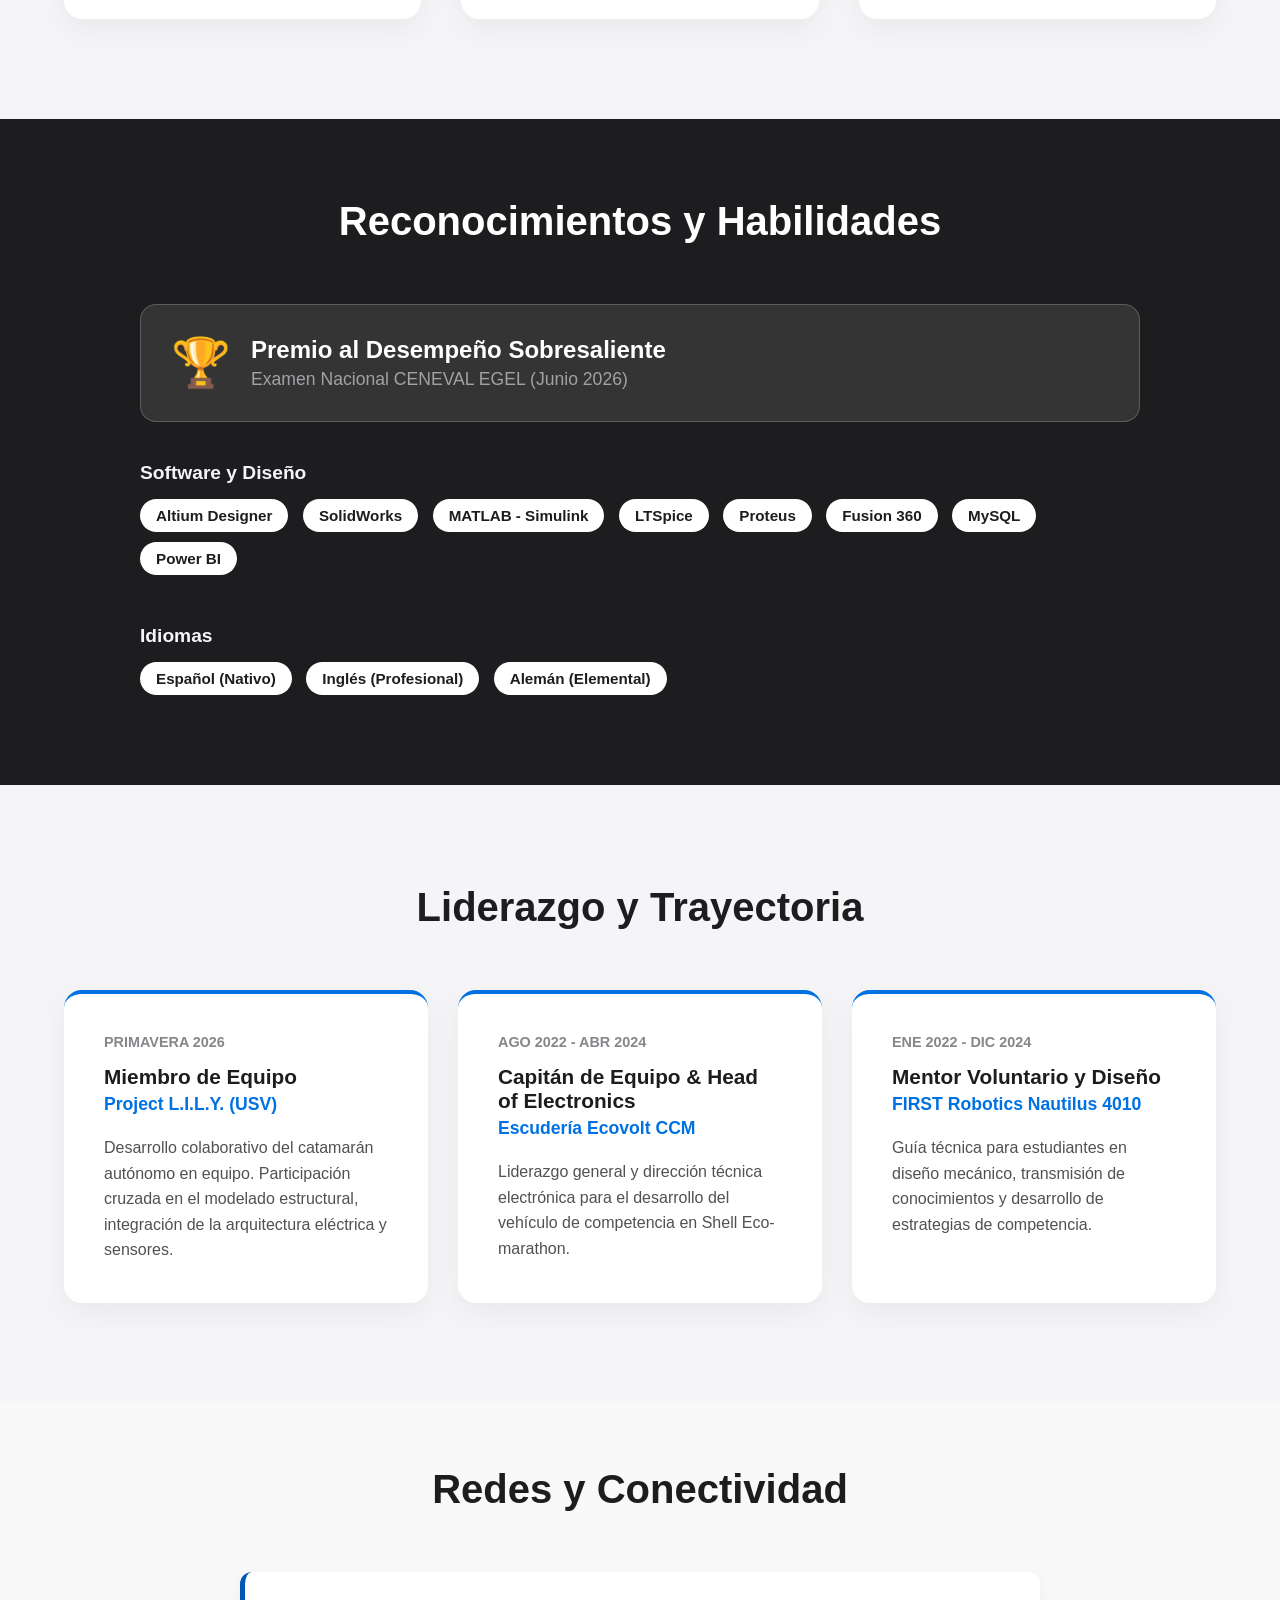
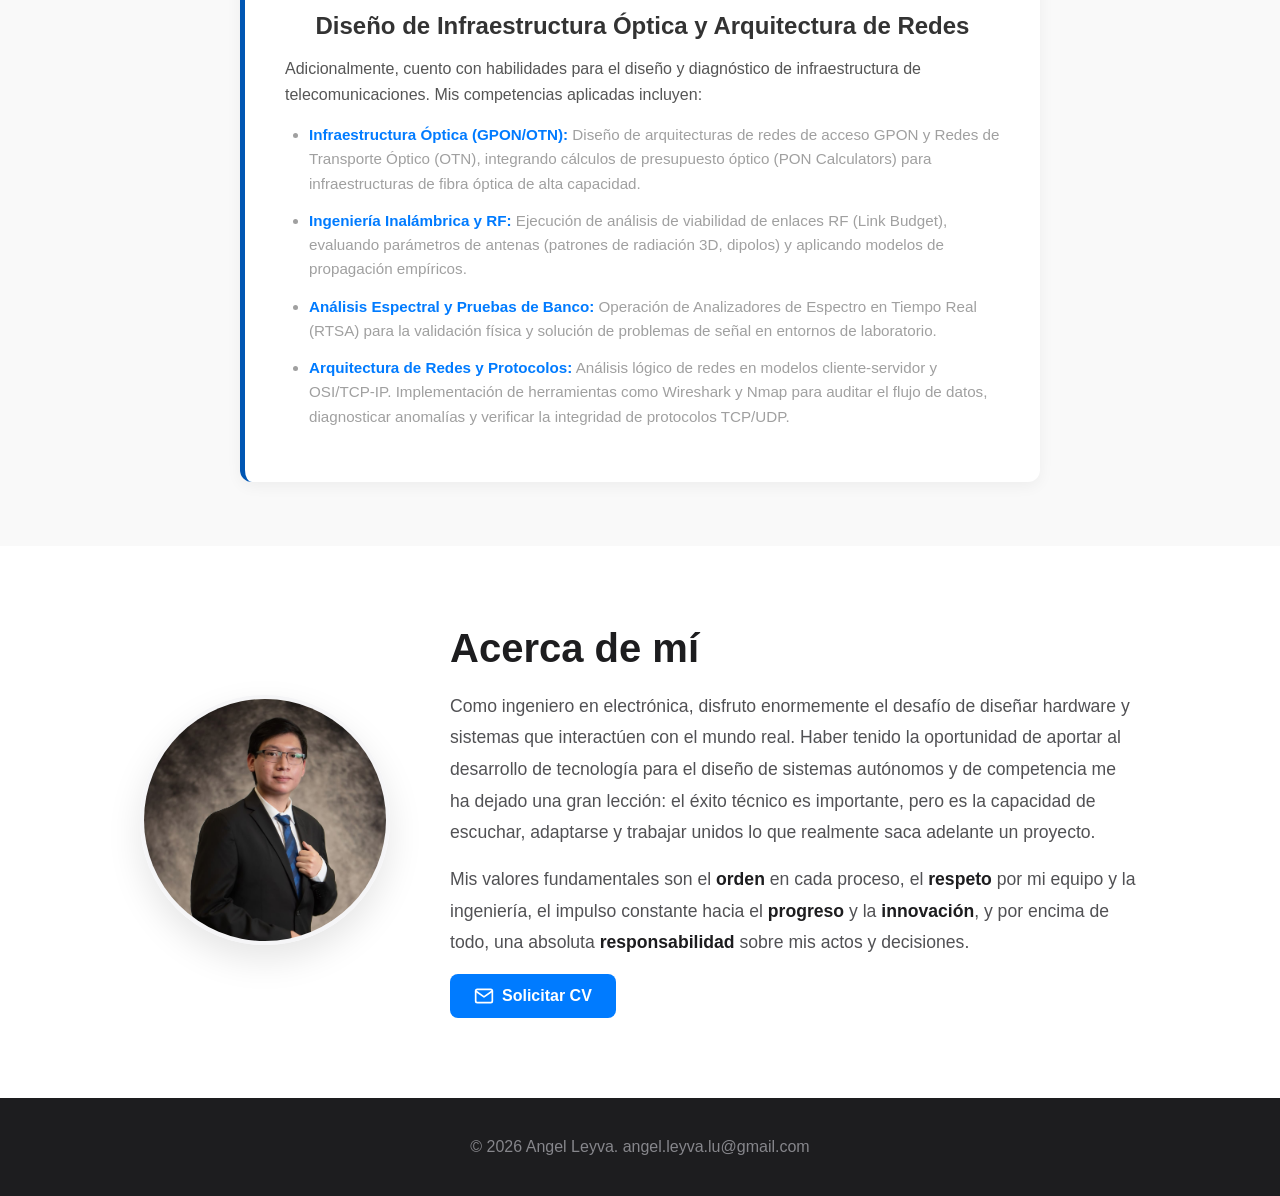
==== commit 8b5fe5a5: "Update index.html" ====
--- a/index.html
+++ b/index.html
@@ -15,7 +15,7 @@
             <li><a href="#sobre-mi">Acerca de mí</a></li>
             <li><a href="#portafolio">Proyectos</a></li>
             <!-- Como no hay sección de contacto, enlazamos directo a tu correo -->
-            <li><a href="mailto:angel.leyva.ln@gmail.com">Contacto</a></li> 
+            <li><a href="mailto:angel.leyva.lu@gmail.com">Contacto</a></li> 
         </ul>
     </nav>
 
@@ -175,7 +175,7 @@
                     Mis valores fundamentales son el <strong>orden</strong> en cada proceso, el <strong>respeto</strong> por mi equipo y la ingeniería, el impulso constante hacia el <strong>progreso</strong> y la <strong>innovación</strong>, y por encima de todo, una absoluta <strong>responsabilidad</strong> sobre mis actos y decisiones.
                 </p>
                 <!-- Botón de Descarga de CV -->
-                <a href="mailto:angel.leyva.ln@gmail.com?subject=Solicitud%20de%20Currículum%20-%20Angel%20Leyva" class="btn-cv">
+                <a href="mailto:angel.leyva.lu@gmail.com?subject=Solicitud%20de%20Currículum%20-%20Angel%20Leyva" class="btn-cv">
                     <svg xmlns="http://www.w3.org/2000/svg" width="20" height="20" viewBox="0 0 24 24" fill="none" stroke="currentColor" stroke-width="2" stroke-linecap="round" stroke-linejoin="round">
                         <path d="M4 4h16c1.1 0 2 .9 2 2v12c0 1.1-.9 2-2 2H4c-1.1 0-2-.9-2-2V6c0-1.1.9-2 2-2z"></path>
                         <polyline points="22,6 12,13 2,6"></polyline>
@@ -187,12 +187,12 @@
     </section>
 
     <!-- Botón Flotante de Contacto -->
-    <a href="mailto:angel.leyva.ln@gmail.com" class="floating-btn">
+    <a href="mailto:angel.leyva.lu@gmail.com" class="floating-btn">
         <svg xmlns="http://www.w3.org/2000/svg" width="24" height="24" viewBox="0 0 24 24" fill="none" stroke="currentColor" stroke-width="2" stroke-linecap="round" stroke-linejoin="round"><path d="M21 15a2 2 0 0 1-2 2H7l-4 4V5a2 2 0 0 1 2-2h14a2 2 0 0 1 2 2z"></path></svg>
         Trabajemos juntos
     </a>
     <footer>
-        <p>© 2026 Angel Leyva. angel.leyva.ln@gmail.com </p>
+        <p>© 2026 Angel Leyva. angel.leyva.lu@gmail.com </p>
     </footer>
 
     <script src="script.js"></script>
